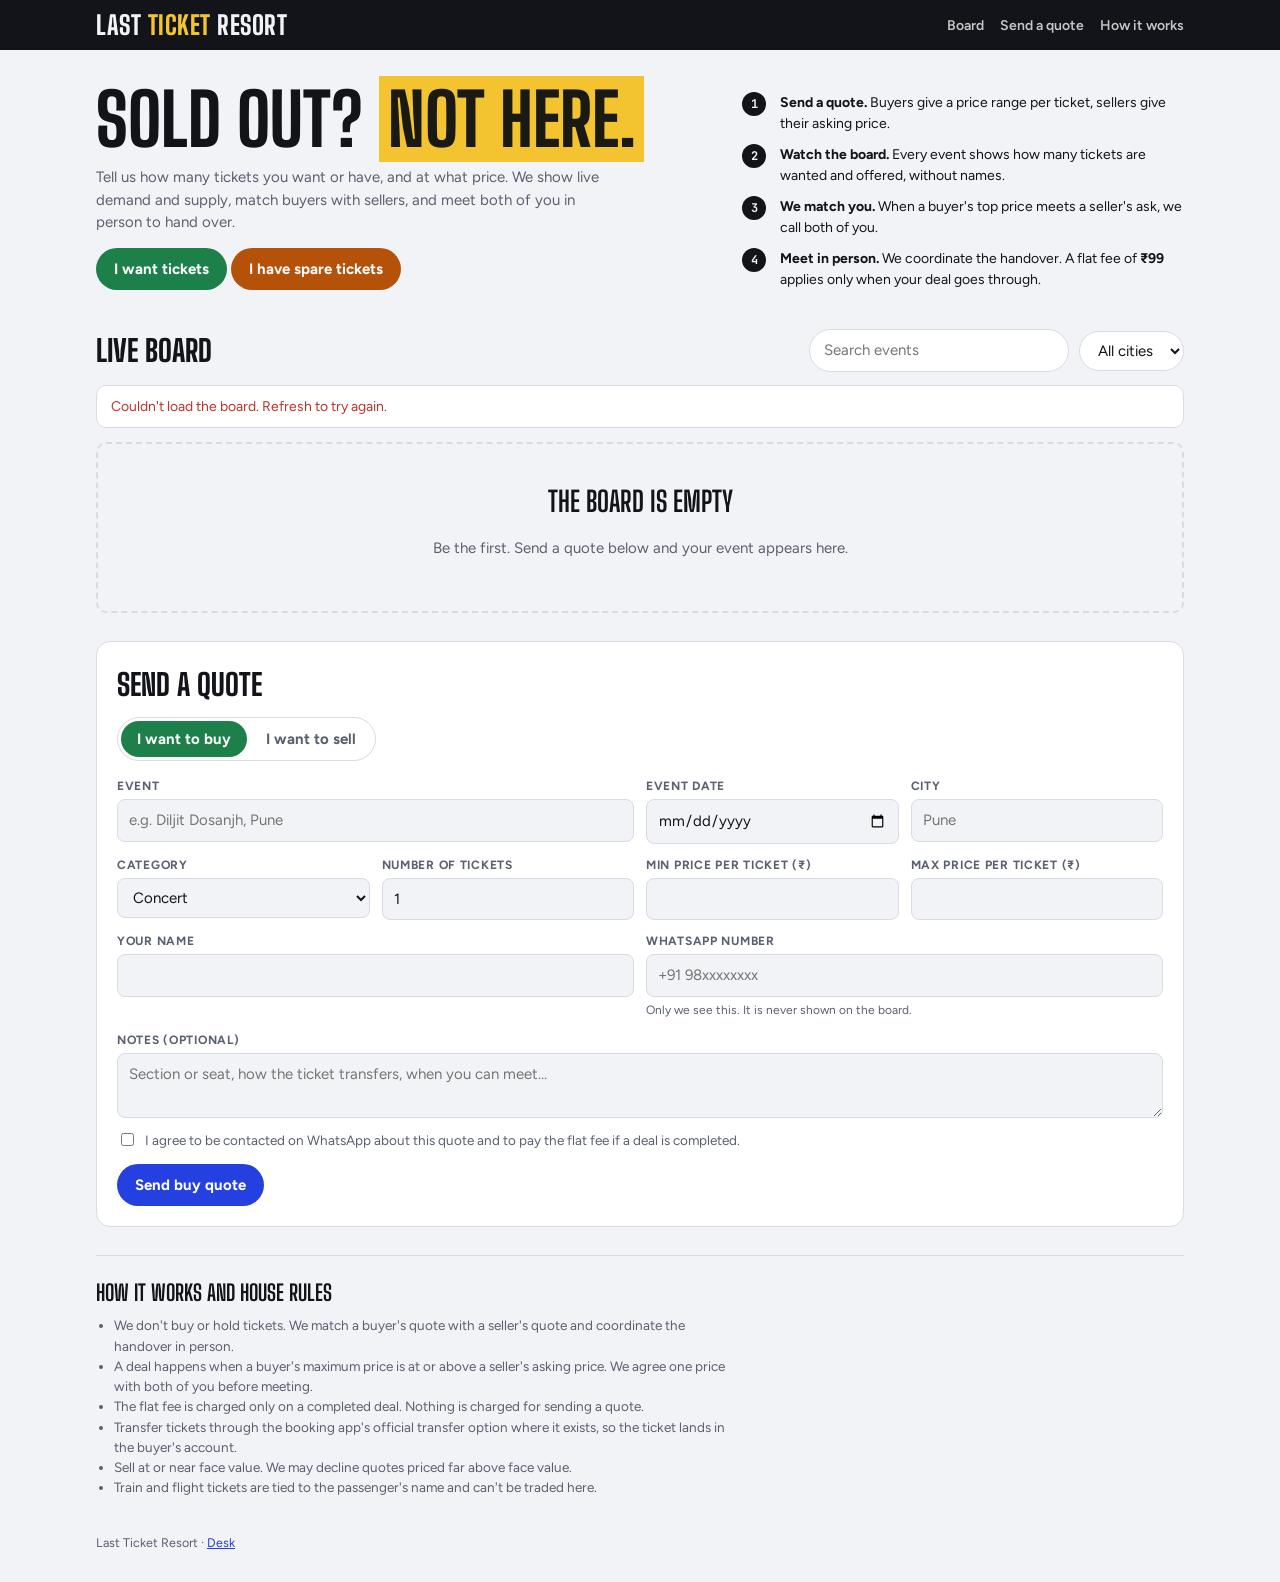
==== index.html @ 245dc012 "Add files via upload" ====
<!doctype html>
<html lang="en">
<head>
<meta charset="utf-8">
<meta name="viewport" content="width=device-width,initial-scale=1,viewport-fit=cover">
<title>Last Ticket Resort</title>
<meta name="description" content="Spare tickets or need one last minute? Send your quote. We match buyers and sellers and meet you in person.">
<link rel="preconnect" href="https://fonts.googleapis.com">
<link rel="stylesheet" href="https://fonts.googleapis.com/css2?family=Big+Shoulders+Display:wght@600;800&family=Figtree:wght@400;500;600;700&family=JetBrains+Mono:wght@500;700&display=swap">
<link rel="stylesheet" href="style.css">
</head>
<body>
<header>
  <div class="wrap">
    <a class="brand" href="./">Last <span>Ticket</span> Resort</a>
    <nav><a href="#board">Board</a><a href="#quote">Send a quote</a><a href="#rules">How it works</a></nav>
  </div>
</header>

<main class="wrap">
  <section class="hero">
    <div>
      <h2>Sold out? <em>Not here.</em></h2>
      <p style="margin-top:14px">Tell us how many tickets you want or have, and at what price. We show live demand and supply, match buyers with sellers, and meet both of you in person to hand over.</p>
      <p style="margin-top:14px"><a class="btn buy" href="#quote" data-side-link="BUY">I want tickets</a> <a class="btn sell" href="#quote" data-side-link="SELL">I have spare tickets</a></p>
    </div>
    <ol class="steps">
      <li><span><b>Send a quote.</b> Buyers give a price range per ticket, sellers give their asking price.</span></li>
      <li><span><b>Watch the board.</b> Every event shows how many tickets are wanted and offered, without names.</span></li>
      <li><span><b>We match you.</b> When a buyer's top price meets a seller's ask, we call both of you.</span></li>
      <li><span><b>Meet in person.</b> We coordinate the handover. A flat fee of <b id="fee-inline">₹99</b> applies only when your deal goes through.</span></li>
    </ol>
  </section>

  <section id="board">
    <div class="bar">
      <h2 class="section-title">Live board</h2>
      <input class="search" id="q" type="search" placeholder="Search events" aria-label="Search events">
      <select id="city" aria-label="City"><option value="">All cities</option></select>
    </div>
    <div class="notice" id="board-status">Loading the board…</div>
    <div class="grid" id="grid" style="margin-top:14px"></div>
  </section>

  <section id="quote" class="quote-box">
    <h2 class="section-title">Send a quote</h2>
    <div class="side-switch" role="group" aria-label="Buy or sell">
      <button type="button" data-side="BUY" aria-pressed="true">I want to buy</button>
      <button type="button" data-side="SELL" aria-pressed="false">I want to sell</button>
    </div>
    <form class="form" id="form" novalidate>
      <div class="field w2"><label for="f-event">Event</label><input id="f-event" list="event-list" maxlength="80" placeholder="e.g. Diljit Dosanjh, Pune"><datalist id="event-list"></datalist></div>
      <div class="field"><label for="f-date">Event date</label><input id="f-date" type="date"></div>
      <div class="field"><label for="f-city">City</label><input id="f-city" maxlength="40" placeholder="Pune"></div>
      <div class="field"><label for="f-category">Category</label>
        <select id="f-category"><option>Concert</option><option>Comedy</option><option>Sports</option><option>Movie</option><option>Theatre</option><option>College fest</option><option>Other</option></select></div>
      <div class="field"><label for="f-qty">Number of tickets</label><input id="f-qty" type="number" min="1" max="50" value="1"></div>
      <div class="field buy-only"><label for="f-min">Min price per ticket (₹)</label><input id="f-min" type="number" min="0" step="1"></div>
      <div class="field buy-only"><label for="f-max">Max price per ticket (₹)</label><input id="f-max" type="number" min="0" step="1"></div>
      <div class="field sell-only" hidden><label for="f-ask">Asking price per ticket (₹)</label><input id="f-ask" type="number" min="0" step="1"></div>
      <div class="field sell-only" hidden><label for="f-face">Face value per ticket (₹)</label><input id="f-face" type="number" min="0" step="1"></div>
      <div class="field w2"><label for="f-name">Your name</label><input id="f-name" maxlength="60" autocomplete="name"></div>
      <div class="field w2"><label for="f-phone">WhatsApp number</label><input id="f-phone" type="tel" maxlength="20" autocomplete="tel" placeholder="+91 98xxxxxxxx"><span class="hint">Only we see this. It is never shown on the board.</span></div>
      <div class="field w4"><label for="f-notes">Notes (optional)</label><textarea id="f-notes" maxlength="300" placeholder="Section or seat, how the ticket transfers, when you can meet…"></textarea></div>
      <div class="hp" aria-hidden="true"><label for="f-website">Website</label><input id="f-website" tabindex="-1" autocomplete="off"></div>
      <label class="check w4"><input type="checkbox" id="f-agree"> <span>I agree to be contacted on WhatsApp about this quote and to pay the flat fee if a deal is completed.</span></label>
    </form>
    <div class="form-foot">
      <button class="btn" id="submit" type="button">Send quote</button>
      <div class="notice" id="form-status" hidden></div>
    </div>
  </section>

  <section class="rules" id="rules">
    <h3>How it works and house rules</h3>
    <ul>
      <li>We don't buy or hold tickets. We match a buyer's quote with a seller's quote and coordinate the handover in person.</li>
      <li>A deal happens when a buyer's maximum price is at or above a seller's asking price. We agree one price with both of you before meeting.</li>
      <li>The flat fee is charged only on a completed deal. Nothing is charged for sending a quote.</li>
      <li>Transfer tickets through the booking app's official transfer option where it exists, so the ticket lands in the buyer's account.</li>
      <li>Sell at or near face value. We may decline quotes priced far above face value.</li>
      <li>Train and flight tickets are tied to the passenger's name and can't be traded here.</li>
    </ul>
  </section>
  <footer id="footer">Last Ticket Resort · <a href="admin.html">Desk</a></footer>
</main>
<div class="toast" id="toast" hidden></div>

<script src="config.js"></script>
<script>
const API=window.LTR_CONFIG.API_URL;
const $=id=>document.getElementById(id);
const esc=s=>String(s??"").replace(/[&<>"']/g,c=>({"&":"&amp;","<":"&lt;",">":"&gt;",'"':"&quot;","'":"&#39;"}[c]));
const inr=n=>n==null||n===""?"—":"₹"+Number(n).toLocaleString("en-IN");
const today=()=>{const d=new Date();d.setMinutes(d.getMinutes()-d.getTimezoneOffset());return d.toISOString().slice(0,10)};
let events=[],side="BUY";
const ui={q:"",city:""};

// side switch
function setSide(s){side=s;document.querySelectorAll(".side-switch button").forEach(b=>b.setAttribute("aria-pressed",b.dataset.side===s));
  document.querySelectorAll(".buy-only").forEach(e=>e.hidden=s!=="BUY");document.querySelectorAll(".sell-only").forEach(e=>e.hidden=s!=="SELL");
  $("submit").textContent=s==="BUY"?"Send buy quote":"Send sell quote"}
document.querySelectorAll(".side-switch button").forEach(b=>b.onclick=()=>setSide(b.dataset.side));
document.querySelectorAll("[data-side-link]").forEach(a=>a.addEventListener("click",()=>setSide(a.dataset.sideLink)));
setSide("BUY");$("f-date").min=today();

function prefill(i,s){const e=events[i];if(!e)return;setSide(s);$("f-event").value=e.event;$("f-date").value=e.date;$("f-city").value=e.city;$("f-category").value=e.category||"Other";$("quote").scrollIntoView({behavior:"smooth"});$("f-qty").focus({preventScroll:true})}

function dateParts(d){if(!d)return{day:"—",mon:"",wk:""};const x=new Date(d+"T00:00");return{day:x.getDate(),mon:x.toLocaleString("en-IN",{month:"short"}).toUpperCase()+" "+String(x.getFullYear()).slice(2),wk:x.toLocaleString("en-IN",{weekday:"short"}).toUpperCase()}}
function signal(e){
  if(e.demand&&e.supply&&e.bestBid>=e.bestAsk) return `<span class="pill" style="color:var(--accent)">Prices overlap · match likely</span>`;
  if(e.demand>e.supply) return `<span class="pill buy-c">More buyers than sellers</span>`;
  if(e.supply>e.demand) return `<span class="pill sell-c">More sellers than buyers</span>`;
  return `<span class="pill" style="color:var(--muted)">Balanced</span>`;
}
function render(){
  const cities=[...new Set(events.map(e=>e.city).filter(Boolean))].sort();
  $("city").innerHTML=`<option value="">All cities</option>`+cities.map(c=>`<option ${c===ui.city?"selected":""}>${esc(c)}</option>`).join("");
  $("event-list").innerHTML=events.map(e=>`<option value="${esc(e.event)}">`).join("");
  const list=events.map((e,i)=>({e,i})).filter(({e})=>(!ui.city||e.city===ui.city)&&(!ui.q||(e.event+" "+e.city).toLowerCase().includes(ui.q)))
    .sort((a,b)=>String(a.e.date).localeCompare(String(b.e.date)));
  const max=Math.max(1,...list.map(({e})=>Math.max(e.demand,e.supply)));
  $("grid").innerHTML=list.length?list.map(({e,i})=>{const dp=dateParts(e.date);return `
    <article class="event">
      <div class="e-main">
        <div class="e-cat">${esc(e.category||"Event")}</div>
        <h3 class="e-title">${esc(e.event)}</h3>
        ${signal(e)}
        <div class="depth">
          <div class="depth-row"><span class="lbl buy-c">Wanted</span><span class="track"><span class="fill buy" style="display:block;width:${e.demand/max*100}%"></span></span><span class="n">${e.demand}</span></div>
          <div class="depth-row"><span class="lbl sell-c">Offered</span><span class="track"><span class="fill sell" style="display:block;width:${e.supply/max*100}%"></span></span><span class="n">${e.supply}</span></div>
        </div>
        <div class="quotes">
          <div>Buyers pay up to<b class="buy-c">${inr(e.bestBid)}</b>${e.bidLow!=null?`<span>range from ${inr(e.bidLow)}</span>`:""}</div>
          <div>Sellers ask from<b class="sell-c">${inr(e.bestAsk)}</b>${e.lastPrice?`<span>last deal ${inr(e.lastPrice)}</span>`:""}</div>
        </div>
        <div class="e-actions"><button class="btn buy sm" onclick="prefill(${i},'BUY')">Quote to buy</button><button class="btn sell sm" onclick="prefill(${i},'SELL')">Quote to sell</button></div>
      </div>
      <div class="stub"><span class="wk">${dp.wk}</span><span class="day">${dp.day}</span><span class="mon">${dp.mon}</span><span class="city">${esc(e.city)}</span></div>
    </article>`}).join(""):
    `<div class="empty"><h3>${events.length?"No events match":"The board is empty"}</h3><p>${events.length?"Try another city or search.":"Be the first. Send a quote below and your event appears here."}</p></div>`;
}
$("q").oninput=e=>{ui.q=e.target.value.trim().toLowerCase();render()};
$("city").onchange=e=>{ui.city=e.target.value;render()};

async function load(){
  if(!API||API.startsWith("PASTE")){$("board-status").textContent="The board isn't connected yet.";$("board-status").className="notice err";render();return}
  try{
    const r=await fetch(API+"?action=board");const d=await r.json();
    if(!d.ok) throw new Error(d.error);
    events=d.events||[];
    if(d.fee!=null) $("fee-inline").textContent="₹"+d.fee;
    $("board-status").hidden=true;render();
  }catch(err){$("board-status").textContent="Couldn't load the board. Refresh to try again.";$("board-status").className="notice err";render()}
}

function formStatus(msg,kind){const s=$("form-status");s.hidden=false;s.textContent=msg;s.className="notice "+(kind||"")}
$("form").addEventListener("submit",e=>{e.preventDefault();$("submit").click()});
$("submit").onclick=async()=>{
  const v=k=>$("f-"+k).value.trim();
  const body={action:"quote",side,event:v("event"),date:v("date"),city:v("city"),category:v("category"),qty:v("qty"),
    minPrice:v("min"),maxPrice:v("max"),askPrice:v("ask"),faceValue:v("face"),name:v("name"),phone:v("phone"),notes:v("notes"),website:v("website")};
  if(!body.event) return formStatus("Add the event name.","err");
  if(!body.date||body.date<today()) return formStatus("Add an upcoming event date.","err");
  if(!(Number(body.qty)>=1)) return formStatus("Add how many tickets.","err");
  if(side==="BUY"&&(body.minPrice===""||body.maxPrice===""||Number(body.maxPrice)<Number(body.minPrice))) return formStatus("Give your price range per ticket. Max must be at least min.","err");
  if(side==="SELL"&&body.askPrice==="") return formStatus("Add your asking price per ticket.","err");
  if(!body.name||!/^[+\d][\d\s-]{8,18}$/.test(body.phone)) return formStatus("Add your name and a valid WhatsApp number.","err");
  if(!$("f-agree").checked) return formStatus("Tick the box to agree to be contacted.","err");
  $("submit").disabled=true;formStatus("Sending…");
  try{
    const r=await fetch(API,{method:"POST",headers:{"Content-Type":"text/plain;charset=utf-8"},body:JSON.stringify(body)});
    const d=await r.json();
    if(!d.ok) throw new Error(d.error||"Something went wrong.");
    formStatus(`Quote ${d.id} received. We'll WhatsApp you when there's a match.`,"ok");
    ["qty","min","max","ask","face","notes"].forEach(k=>$("f-"+k).value=k==="qty"?1:"");
    load();
  }catch(err){formStatus(err.message.includes("Failed to fetch")?"Couldn't reach us. Check your connection and try again.":err.message,"err")}
  finally{$("submit").disabled=false}
};
load();
</script>
</body>
</html>
---- style.css ----
/* Last Ticket Resort — box-office board. Ink header, stub-yellow price tags, cobalt actions. */
:root{
  --bg:#F2F3F6; --surface:#FFFFFF; --ink:#12141A; --muted:#5B6070; --line:#D8DBE3; --chip:#E6E8EF;
  --accent:#2440E0; --accent-ink:#FFFFFF; --stub:#F4C430; --stub-ink:#1B1A12;
  --buy:#1D7F4A; --sell:#B4520A; --bad:#C0322B;
  --display:"Big Shoulders Display","Arial Narrow",Impact,sans-serif;
  --body:"Figtree",system-ui,-apple-system,"Segoe UI",sans-serif;
  --mono:"JetBrains Mono",ui-monospace,Menlo,Consolas,monospace;
  --r:10px;
}
@media (prefers-color-scheme: dark){:root{
  --bg:#0F1117; --surface:#181B24; --ink:#ECEEF4; --muted:#9AA0B0; --line:#2A2F3C; --chip:#232734;
  --accent:#7C90FF; --accent-ink:#0B0D14; --stub:#E2B52A; --stub-ink:#16140C;
  --buy:#4CC98A; --sell:#F0A04B; --bad:#F07068; color-scheme:dark}}
*{box-sizing:border-box}
[hidden]{display:none!important}
html{-webkit-text-size-adjust:100%}
body{margin:0;background:var(--bg);color:var(--ink);font:15px/1.5 var(--body)}
button,input,select,textarea{font:inherit;color:inherit}
:focus-visible{outline:2px solid var(--accent);outline-offset:2px}
.wrap{max-width:1120px;margin:0 auto;padding-left:max(16px,env(safe-area-inset-left,0px));padding-right:max(16px,env(safe-area-inset-right,0px))}
a{color:var(--accent)}

header{background:#12141A;color:#F2F3F6;position:sticky;top:0;z-index:5}
header .wrap{display:flex;align-items:center;gap:14px;padding-block:12px;flex-wrap:wrap}
.brand{font-family:var(--display);font-weight:800;font-size:26px;text-transform:uppercase;letter-spacing:.02em;margin:0;line-height:1;color:#F2F3F6;text-decoration:none}
.brand span{color:#F4C430}
nav{display:flex;gap:16px;margin-left:auto;font-weight:600;font-size:14px}
nav a{color:#F2F3F6;opacity:.8;text-decoration:none}
nav a:hover{opacity:1}

.hero{padding-block:36px 20px;display:grid;grid-template-columns:minmax(0,1.4fr) minmax(0,1fr);gap:28px;align-items:end}
.hero h2{font-family:var(--display);font-weight:800;text-transform:uppercase;font-size:clamp(40px,7vw,72px);line-height:.92;margin:0;text-wrap:balance}
.hero h2 em{font-style:normal;background:var(--stub);color:var(--stub-ink);padding:0 .12em}
.hero p{margin:0;color:var(--muted);max-width:52ch}
.steps{display:grid;gap:10px;margin:0;padding:0;list-style:none;counter-reset:s}
.steps li{display:grid;grid-template-columns:28px 1fr;gap:10px;align-items:start;font-size:14px}
.steps li::before{counter-increment:s;content:counter(s);font-family:var(--mono);font-weight:700;font-size:12px;width:24px;height:24px;border-radius:50%;background:var(--ink);color:var(--bg);display:grid;place-items:center}

.btn{border:0;border-radius:999px;padding:10px 18px;font-weight:700;cursor:pointer;background:var(--accent);color:var(--accent-ink);text-decoration:none;display:inline-block}
.btn.ghost{background:transparent;color:var(--ink);border:1px solid var(--line)}
.btn.sm{padding:6px 12px;font-size:13px}
.btn.buy{background:var(--buy);color:#fff}.btn.sell{background:var(--sell);color:#fff}
.btn[disabled]{opacity:.5;cursor:not-allowed}

.section-title{font-family:var(--display);font-weight:800;font-size:30px;text-transform:uppercase;margin:0}
.bar{display:flex;flex-wrap:wrap;gap:10px;align-items:center;padding-block:18px 12px}
.bar .section-title{margin-right:auto}
.search,.bar select{padding:9px 14px;border:1px solid var(--line);border-radius:999px;background:var(--surface);min-width:0}
.search{flex:0 1 260px}
.notice{padding:10px 14px;border:1px solid var(--line);border-radius:var(--r);background:var(--surface);color:var(--muted);font-size:14px}
.notice.err{color:var(--bad)}
.notice.ok{color:var(--buy)}

.grid{display:grid;grid-template-columns:repeat(auto-fill,minmax(310px,1fr));gap:16px;padding-bottom:28px}
.event{background:var(--surface);border:1px solid var(--line);border-radius:var(--r);display:grid;grid-template-columns:minmax(0,1fr) 92px;overflow:hidden}
.e-main{padding:14px 16px;display:flex;flex-direction:column;gap:8px;min-width:0}
.e-cat{font-family:var(--mono);font-size:11px;font-weight:700;letter-spacing:.12em;text-transform:uppercase;color:var(--accent)}
.e-title{font-family:var(--display);font-weight:800;font-size:24px;line-height:1.05;text-transform:uppercase;margin:0;overflow-wrap:anywhere;text-wrap:balance}
.depth{display:grid;gap:6px;font-size:13px}
.depth-row{display:grid;grid-template-columns:62px 1fr 34px;align-items:center;gap:8px}
.depth-row .lbl{font-weight:700}
.depth-row .track{height:8px;border-radius:4px;background:var(--chip);overflow:hidden}
.depth-row .fill{height:100%;border-radius:4px}
.depth-row .n{font-family:var(--mono);text-align:right;font-variant-numeric:tabular-nums}
.buy-c{color:var(--buy)}.sell-c{color:var(--sell)}
.fill.buy{background:var(--buy)}.fill.sell{background:var(--sell)}
.quotes{display:grid;grid-template-columns:1fr 1fr;gap:8px;font-size:12.5px}
.quotes div{background:var(--chip);border-radius:8px;padding:6px 8px}
.quotes b{display:block;font-family:var(--mono);font-size:14px;font-variant-numeric:tabular-nums}
.pill{display:inline-block;font-size:11px;font-weight:700;padding:2px 9px;border-radius:999px;border:1px solid currentColor;align-self:flex-start}
.e-actions{display:flex;gap:6px;flex-wrap:wrap}
.stub{background:var(--stub);color:var(--stub-ink);border-left:2px dashed var(--bg);display:flex;flex-direction:column;align-items:center;justify-content:center;text-align:center;padding:10px 6px;position:relative;font-variant-numeric:tabular-nums}
.stub::before,.stub::after{content:"";position:absolute;left:-9px;width:16px;height:16px;border-radius:50%;background:var(--bg)}
.stub::before{top:-8px}.stub::after{bottom:-8px}
.stub .wk,.stub .mon{font-family:var(--mono);font-size:11px;font-weight:700;letter-spacing:.1em}
.stub .day{font-family:var(--display);font-weight:800;font-size:36px;line-height:.9}
.stub .city{font-size:11px;margin-top:8px;font-weight:600;overflow-wrap:anywhere}
.empty{grid-column:1/-1;border:2px dashed var(--line);border-radius:var(--r);padding:36px 20px;text-align:center;color:var(--muted)}
.empty h3{font-family:var(--display);font-size:28px;text-transform:uppercase;color:var(--ink);margin:0 0 6px}

.quote-box{background:var(--surface);border:1px solid var(--line);border-radius:14px;padding:20px;margin-bottom:28px}
.side-switch{display:inline-flex;border:1px solid var(--line);border-radius:999px;padding:3px;gap:3px;margin:10px 0 16px}
.side-switch button{border:0;background:transparent;padding:7px 16px;border-radius:999px;font-weight:700;cursor:pointer;color:var(--muted)}
.side-switch button[aria-pressed="true"][data-side="BUY"]{background:var(--buy);color:#fff}
.side-switch button[aria-pressed="true"][data-side="SELL"]{background:var(--sell);color:#fff}
.form{display:grid;grid-template-columns:repeat(4,minmax(0,1fr));gap:12px}
.form .w2{grid-column:span 2}.form .w4{grid-column:1/-1}
.field{display:flex;flex-direction:column;gap:4px;min-width:0}
.field label{font-size:12px;font-weight:700;letter-spacing:.06em;text-transform:uppercase;color:var(--muted)}
.field input,.field select,.field textarea{padding:9px 11px;border:1px solid var(--line);border-radius:8px;background:var(--bg);width:100%}
.field textarea{min-height:64px;resize:vertical}
.hint{font-size:12px;color:var(--muted)}
.hp{position:absolute;left:-9999px;width:1px;height:1px;overflow:hidden}
.form-foot{display:flex;gap:12px;align-items:center;flex-wrap:wrap;margin-top:14px}
.form-foot .notice{flex:1 1 260px}
.check{display:flex;gap:8px;align-items:flex-start;font-size:13.5px;color:var(--muted)}

.rules{border-top:1px solid var(--line);padding-block:20px 36px;color:var(--muted);font-size:13.5px}
.rules h3{font-family:var(--display);text-transform:uppercase;color:var(--ink);font-size:22px;margin:0 0 6px}
.rules ul{margin:0;padding-left:18px;max-width:72ch}
footer{padding-block:0 30px;color:var(--muted);font-size:12.5px}

/* admin */
.tbl-wrap{overflow-x:auto;border:1px solid var(--line);border-radius:var(--r);background:var(--surface)}
table{border-collapse:collapse;width:100%;font-size:13.5px;font-variant-numeric:tabular-nums}
th,td{padding:8px 10px;border-bottom:1px solid var(--line);text-align:left;white-space:nowrap}
th{font-size:11px;letter-spacing:.08em;text-transform:uppercase;color:var(--muted);background:var(--chip)}
tr:last-child td{border-bottom:0}
.admin-event{margin-bottom:26px}
.admin-event h3{font-family:var(--display);font-size:24px;text-transform:uppercase;margin:0 0 8px}
.two{display:grid;grid-template-columns:1fr 1fr;gap:12px}
.suggest{border:2px solid var(--accent);border-radius:var(--r);padding:12px;margin-top:12px;background:var(--surface)}
.suggest-row{display:flex;flex-wrap:wrap;gap:8px;align-items:center;padding:6px 0;border-bottom:1px dashed var(--line)}
.suggest-row:last-child{border-bottom:0}
.suggest-row input{width:90px;padding:6px 8px;border:1px solid var(--line);border-radius:6px;background:var(--bg)}
.kpis{display:flex;gap:12px;flex-wrap:wrap;margin:14px 0}
.kpi{background:var(--surface);border:1px solid var(--line);border-radius:var(--r);padding:10px 14px;min-width:130px}
.kpi b{display:block;font-family:var(--mono);font-size:20px}
.kpi span{font-size:12px;color:var(--muted);text-transform:uppercase;letter-spacing:.06em}
.toast{position:fixed;left:50%;transform:translateX(-50%);bottom:20px;background:var(--ink);color:var(--bg);padding:10px 16px;border-radius:999px;font-weight:600;z-index:30}

@media (max-width:760px){
  .hero{grid-template-columns:1fr}
  .form{grid-template-columns:1fr 1fr}
  .two{grid-template-columns:1fr}
}
@media (max-width:420px){.form{grid-template-columns:1fr}.form .w2{grid-column:1/-1}}
@media (prefers-reduced-motion:no-preference){.event{transition:transform .15s}.event:hover{transform:translateY(-2px)}}
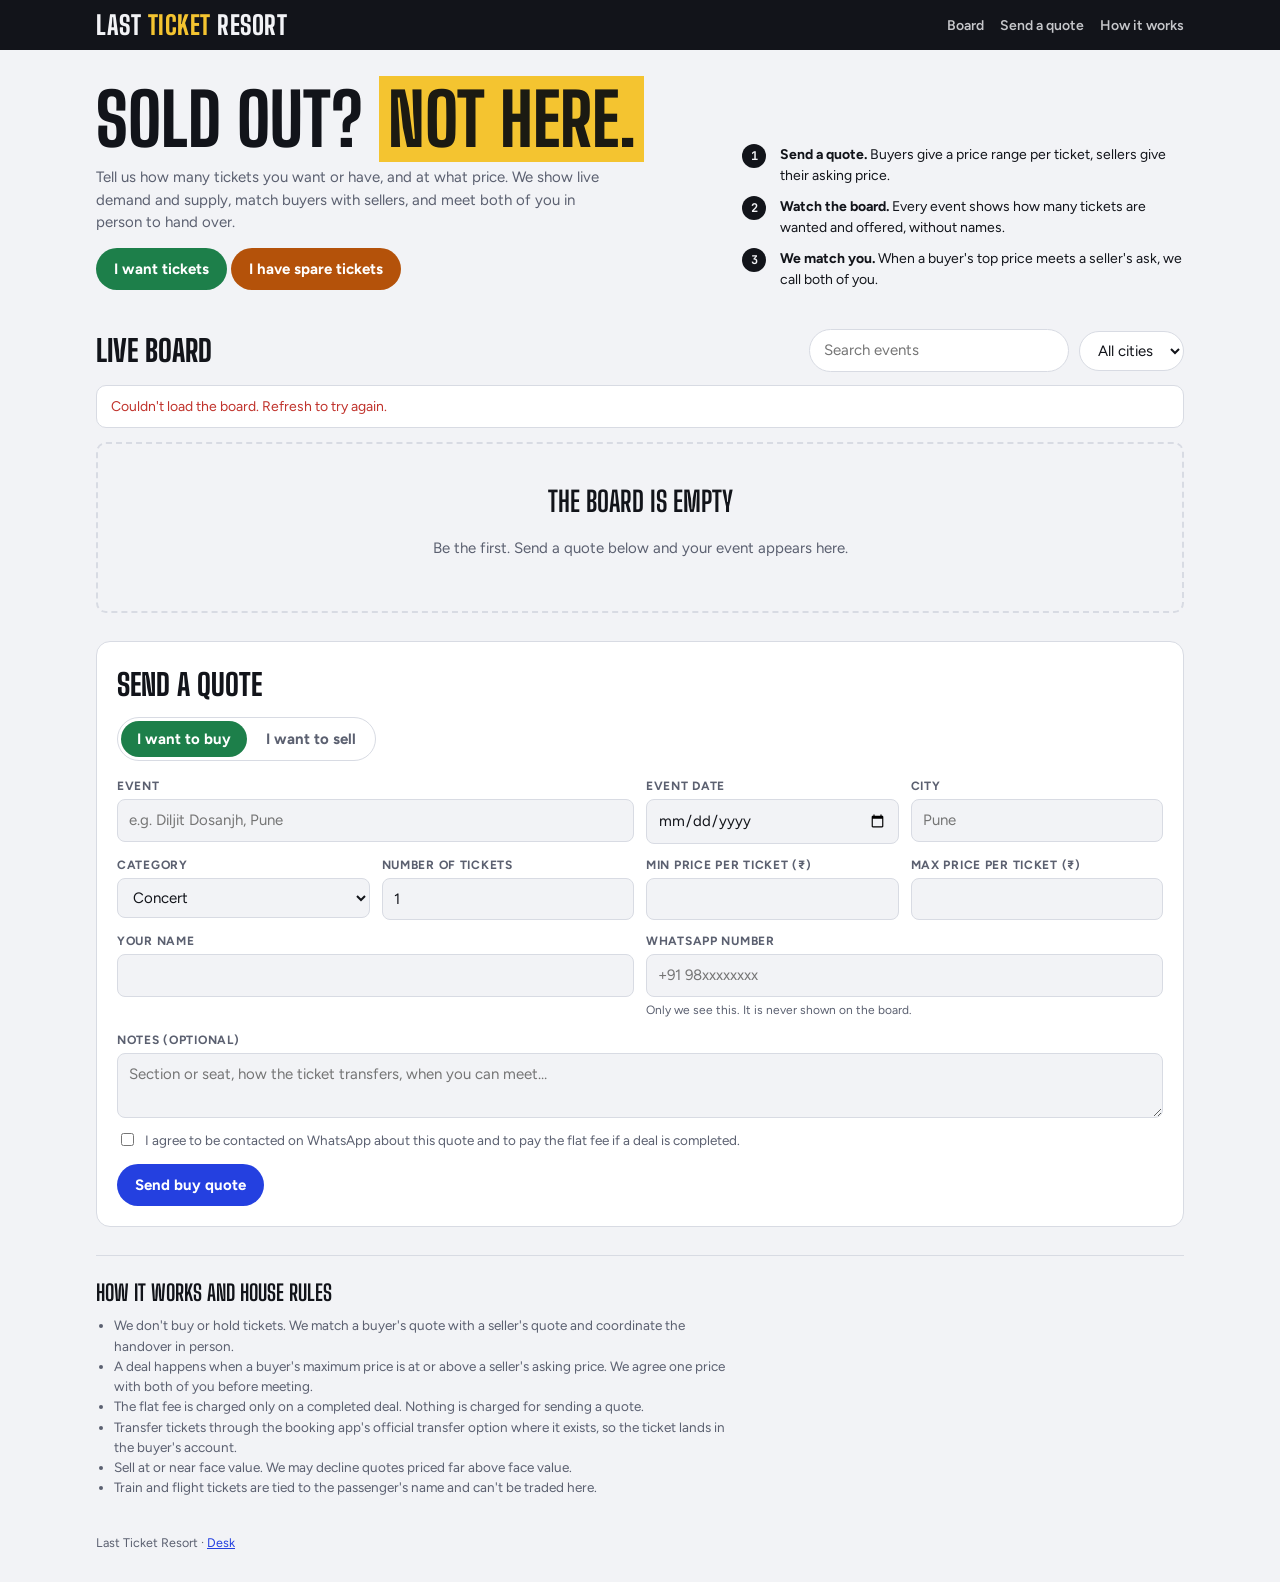
==== commit e103f03d: "Add files via upload" ====
--- a/index.html
+++ b/index.html
@@ -27,9 +27,7 @@
     <ol class="steps">
       <li><span><b>Send a quote.</b> Buyers give a price range per ticket, sellers give their asking price.</span></li>
       <li><span><b>Watch the board.</b> Every event shows how many tickets are wanted and offered, without names.</span></li>
-      <li><span><b>We match you.</b> When a buyer's top price meets a seller's ask, we call both of you.</span></li>
-      <li><span><b>Meet in person.</b> We coordinate the handover. A flat fee of <b id="fee-inline">₹99</b> applies only when your deal goes through.</span></li>
-    </ol>
+      <li><span><b>We match you.</b> When a buyer's top price meets a seller's ask, we call both of you.</span></li>    </ol>
   </section>
 
   <section id="board">
@@ -149,7 +147,6 @@
     const r=await fetch(API+"?action=board");const d=await r.json();
     if(!d.ok) throw new Error(d.error);
     events=d.events||[];
-    if(d.fee!=null) $("fee-inline").textContent="₹"+d.fee;
     $("board-status").hidden=true;render();
   }catch(err){$("board-status").textContent="Couldn't load the board. Refresh to try again.";$("board-status").className="notice err";render()}
 }
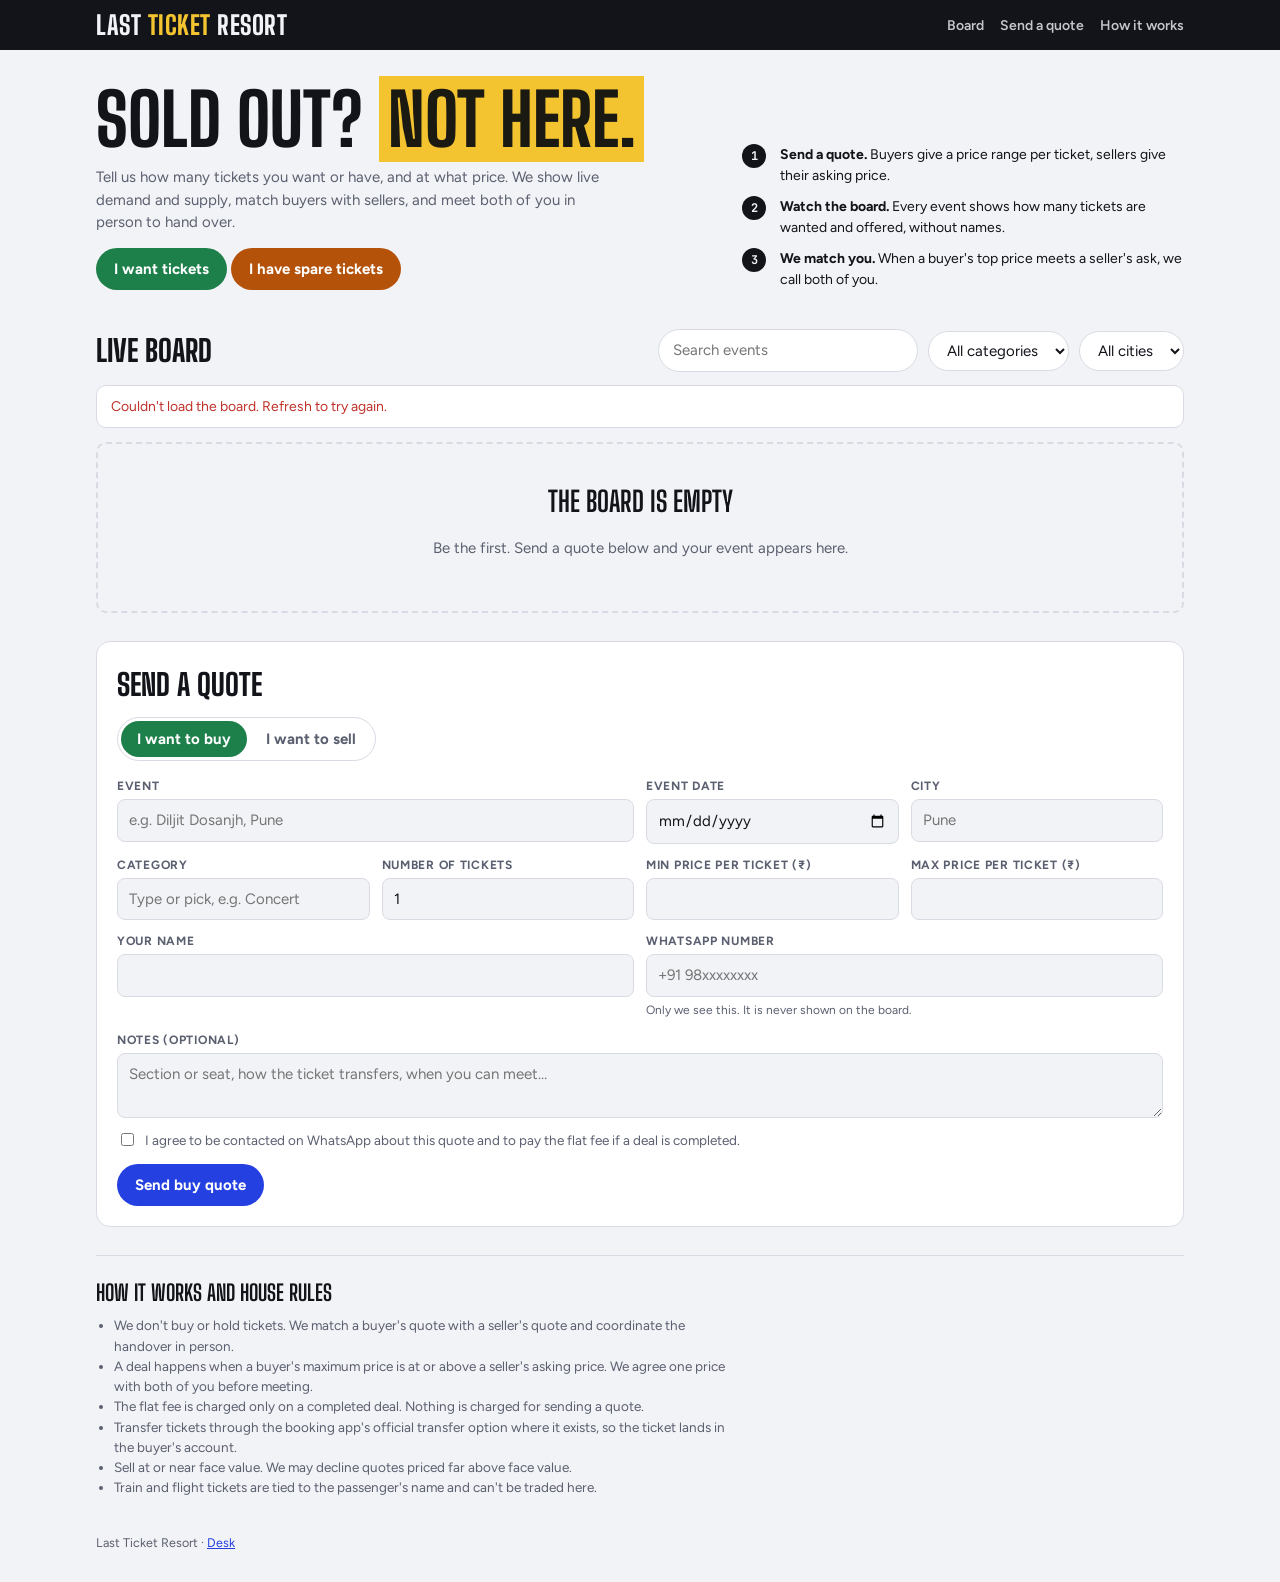
==== commit 97de30e1: "Add files via upload" ====
--- a/index.html
+++ b/index.html
@@ -34,6 +34,7 @@
     <div class="bar">
       <h2 class="section-title">Live board</h2>
       <input class="search" id="q" type="search" placeholder="Search events" aria-label="Search events">
+      <select id="cat" aria-label="Category"><option value="">All categories</option></select>
       <select id="city" aria-label="City"><option value="">All cities</option></select>
     </div>
     <div class="notice" id="board-status">Loading the board…</div>
@@ -51,7 +52,7 @@
       <div class="field"><label for="f-date">Event date</label><input id="f-date" type="date"></div>
       <div class="field"><label for="f-city">City</label><input id="f-city" maxlength="40" placeholder="Pune"></div>
       <div class="field"><label for="f-category">Category</label>
-        <select id="f-category"><option>Concert</option><option>Comedy</option><option>Sports</option><option>Movie</option><option>Theatre</option><option>College fest</option><option>Other</option></select></div>
+        <input id="f-category" list="cat-list" maxlength="30" placeholder="Type or pick, e.g. Concert"><datalist id="cat-list"></datalist></div>
       <div class="field"><label for="f-qty">Number of tickets</label><input id="f-qty" type="number" min="1" max="50" value="1"></div>
       <div class="field buy-only"><label for="f-min">Min price per ticket (₹)</label><input id="f-min" type="number" min="0" step="1"></div>
       <div class="field buy-only"><label for="f-max">Max price per ticket (₹)</label><input id="f-max" type="number" min="0" step="1"></div>
@@ -92,7 +93,8 @@
 const inr=n=>n==null||n===""?"—":"₹"+Number(n).toLocaleString("en-IN");
 const today=()=>{const d=new Date();d.setMinutes(d.getMinutes()-d.getTimezoneOffset());return d.toISOString().slice(0,10)};
 let events=[],side="BUY";
-const ui={q:"",city:""};
+const ui={q:"",city:"",cat:""};
+const DEFAULT_CATS=["Concert","Comedy","Sports","Movie","Theatre","College fest","Workshop","Gaming","Merch","Other"];
 
 // side switch
 function setSide(s){side=s;document.querySelectorAll(".side-switch button").forEach(b=>b.setAttribute("aria-pressed",b.dataset.side===s));
@@ -102,7 +104,7 @@
 document.querySelectorAll("[data-side-link]").forEach(a=>a.addEventListener("click",()=>setSide(a.dataset.sideLink)));
 setSide("BUY");$("f-date").min=today();
 
-function prefill(i,s){const e=events[i];if(!e)return;setSide(s);$("f-event").value=e.event;$("f-date").value=e.date;$("f-city").value=e.city;$("f-category").value=e.category||"Other";$("quote").scrollIntoView({behavior:"smooth"});$("f-qty").focus({preventScroll:true})}
+function prefill(i,s){const e=events[i];if(!e)return;setSide(s);$("f-event").value=e.event;$("f-date").value=e.date;$("f-city").value=e.city;$("f-category").value=e.category||"";$("quote").scrollIntoView({behavior:"smooth"});$("f-qty").focus({preventScroll:true})}
 
 function dateParts(d){if(!d)return{day:"—",mon:"",wk:""};const x=new Date(d+"T00:00");return{day:x.getDate(),mon:x.toLocaleString("en-IN",{month:"short"}).toUpperCase()+" "+String(x.getFullYear()).slice(2),wk:x.toLocaleString("en-IN",{weekday:"short"}).toUpperCase()}}
 function signal(e){
@@ -114,8 +116,11 @@
 function render(){
   const cities=[...new Set(events.map(e=>e.city).filter(Boolean))].sort();
   $("city").innerHTML=`<option value="">All cities</option>`+cities.map(c=>`<option ${c===ui.city?"selected":""}>${esc(c)}</option>`).join("");
+  const cats=[...new Set(events.map(e=>String(e.category||"").trim()).filter(Boolean))].sort();
+  $("cat").innerHTML=`<option value="">All categories</option>`+cats.map(c=>`<option ${c===ui.cat?"selected":""}>${esc(c)}</option>`).join("");
+  $("cat-list").innerHTML=[...new Set([...cats,...DEFAULT_CATS])].map(c=>`<option value="${esc(c)}">`).join("");
   $("event-list").innerHTML=events.map(e=>`<option value="${esc(e.event)}">`).join("");
-  const list=events.map((e,i)=>({e,i})).filter(({e})=>(!ui.city||e.city===ui.city)&&(!ui.q||(e.event+" "+e.city).toLowerCase().includes(ui.q)))
+  const list=events.map((e,i)=>({e,i})).filter(({e})=>(!ui.city||e.city===ui.city)&&(!ui.cat||e.category===ui.cat)&&(!ui.q||(e.event+" "+e.city).toLowerCase().includes(ui.q)))
     .sort((a,b)=>String(a.e.date).localeCompare(String(b.e.date)));
   const max=Math.max(1,...list.map(({e})=>Math.max(e.demand,e.supply)));
   $("grid").innerHTML=list.length?list.map(({e,i})=>{const dp=dateParts(e.date);return `
@@ -140,6 +145,7 @@
 }
 $("q").oninput=e=>{ui.q=e.target.value.trim().toLowerCase();render()};
 $("city").onchange=e=>{ui.city=e.target.value;render()};
+$("cat").onchange=e=>{ui.cat=e.target.value;render()};
 
 async function load(){
   if(!API||API.startsWith("PASTE")){$("board-status").textContent="The board isn't connected yet.";$("board-status").className="notice err";render();return}
@@ -158,6 +164,7 @@
   const body={action:"quote",side,event:v("event"),date:v("date"),city:v("city"),category:v("category"),qty:v("qty"),
     minPrice:v("min"),maxPrice:v("max"),askPrice:v("ask"),faceValue:v("face"),name:v("name"),phone:v("phone"),notes:v("notes"),website:v("website")};
   if(!body.event) return formStatus("Add the event name.","err");
+  if(!body.category) return formStatus("Add a category. Type anything, e.g. Concert or Sports.","err");
   if(!body.date||body.date<today()) return formStatus("Add an upcoming event date.","err");
   if(!(Number(body.qty)>=1)) return formStatus("Add how many tickets.","err");
   if(side==="BUY"&&(body.minPrice===""||body.maxPrice===""||Number(body.maxPrice)<Number(body.minPrice))) return formStatus("Give your price range per ticket. Max must be at least min.","err");
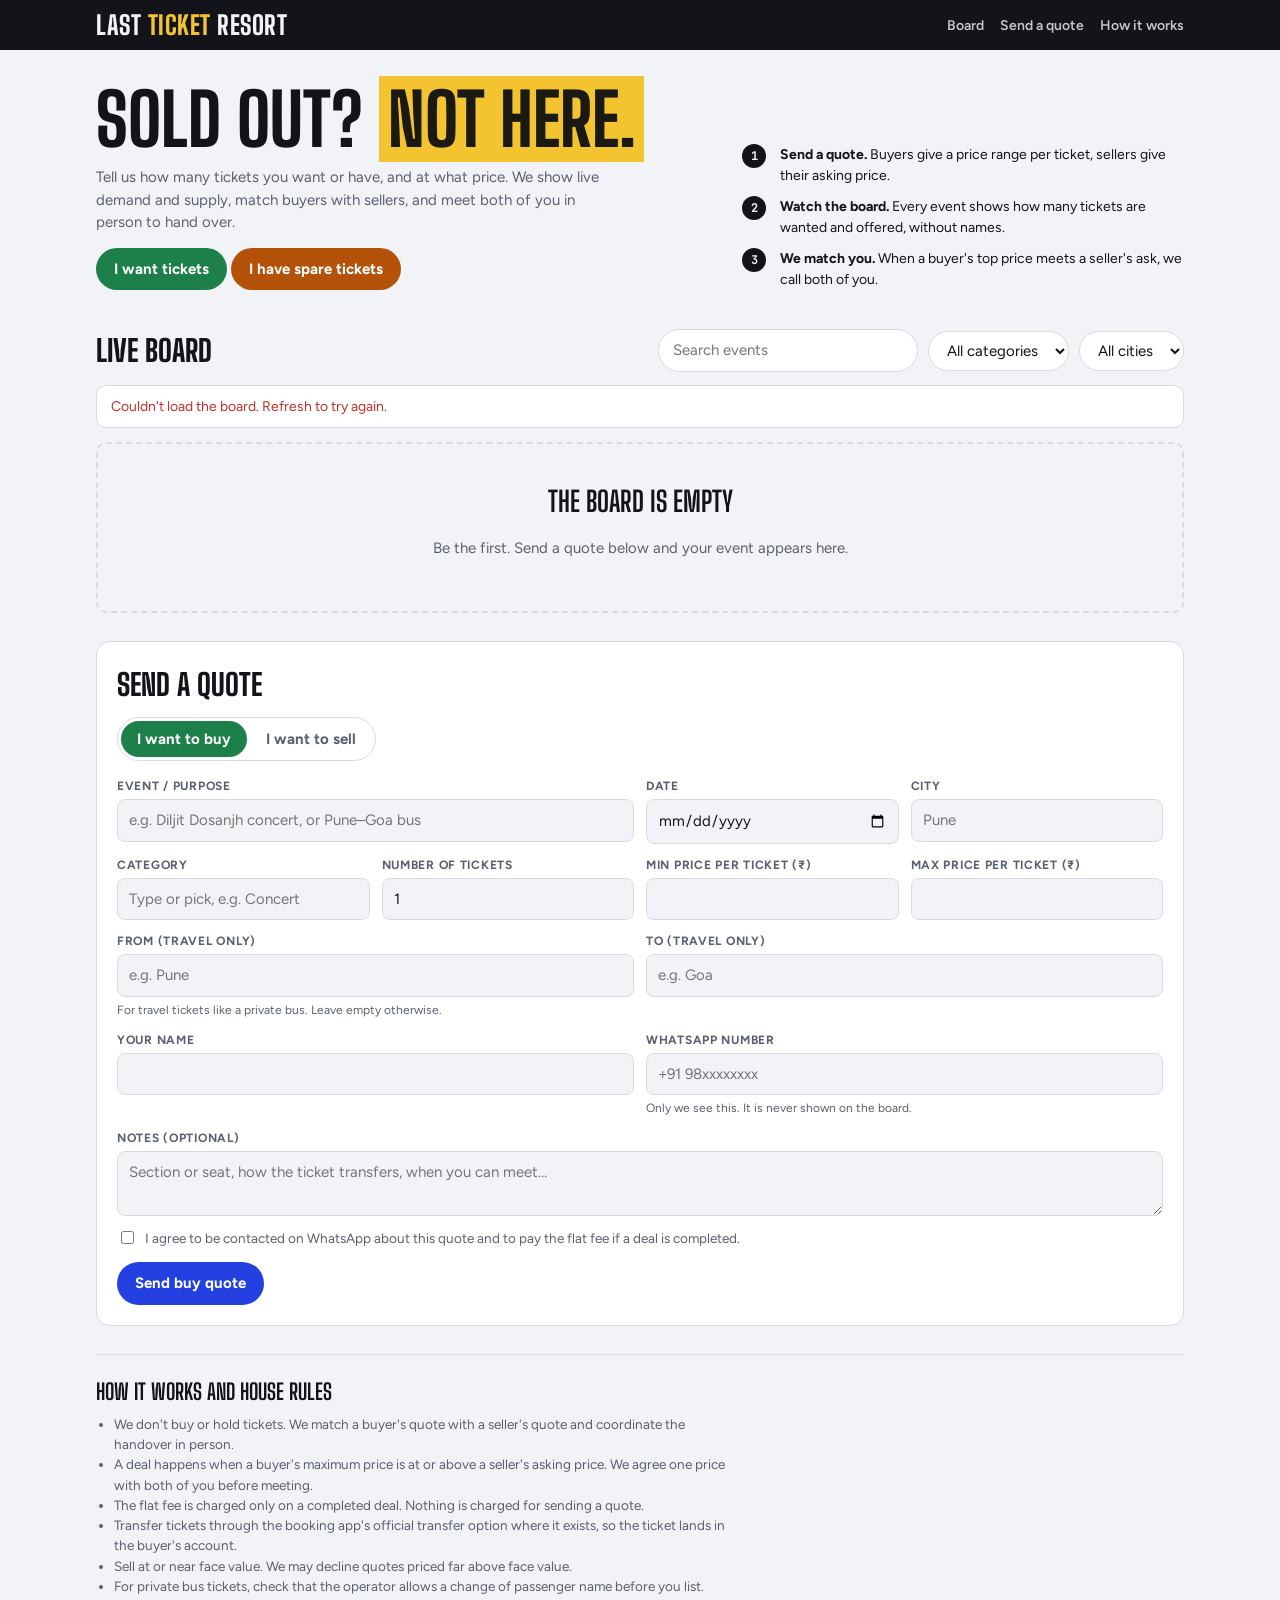
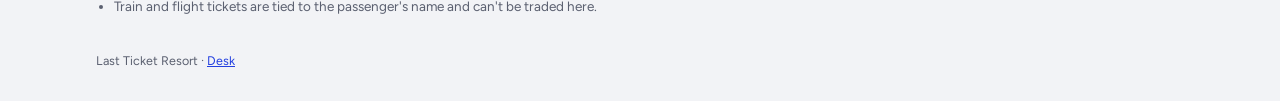
==== commit db097c5b: "Add files via upload" ====
--- a/index.html
+++ b/index.html
@@ -48,8 +48,8 @@
       <button type="button" data-side="SELL" aria-pressed="false">I want to sell</button>
     </div>
     <form class="form" id="form" novalidate>
-      <div class="field w2"><label for="f-event">Event</label><input id="f-event" list="event-list" maxlength="80" placeholder="e.g. Diljit Dosanjh, Pune"><datalist id="event-list"></datalist></div>
-      <div class="field"><label for="f-date">Event date</label><input id="f-date" type="date"></div>
+      <div class="field w2"><label for="f-event">Event / Purpose</label><input id="f-event" list="event-list" maxlength="80" placeholder="e.g. Diljit Dosanjh concert, or Pune–Goa bus"><datalist id="event-list"></datalist></div>
+      <div class="field"><label for="f-date">Date</label><input id="f-date" type="date"></div>
       <div class="field"><label for="f-city">City</label><input id="f-city" maxlength="40" placeholder="Pune"></div>
       <div class="field"><label for="f-category">Category</label>
         <input id="f-category" list="cat-list" maxlength="30" placeholder="Type or pick, e.g. Concert"><datalist id="cat-list"></datalist></div>
@@ -58,6 +58,8 @@
       <div class="field buy-only"><label for="f-max">Max price per ticket (₹)</label><input id="f-max" type="number" min="0" step="1"></div>
       <div class="field sell-only" hidden><label for="f-ask">Asking price per ticket (₹)</label><input id="f-ask" type="number" min="0" step="1"></div>
       <div class="field sell-only" hidden><label for="f-face">Face value per ticket (₹)</label><input id="f-face" type="number" min="0" step="1"></div>
+      <div class="field w2"><label for="f-from">From (travel only)</label><input id="f-from" maxlength="40" placeholder="e.g. Pune"><span class="hint">For travel tickets like a private bus. Leave empty otherwise.</span></div>
+      <div class="field w2"><label for="f-to">To (travel only)</label><input id="f-to" maxlength="40" placeholder="e.g. Goa"></div>
       <div class="field w2"><label for="f-name">Your name</label><input id="f-name" maxlength="60" autocomplete="name"></div>
       <div class="field w2"><label for="f-phone">WhatsApp number</label><input id="f-phone" type="tel" maxlength="20" autocomplete="tel" placeholder="+91 98xxxxxxxx"><span class="hint">Only we see this. It is never shown on the board.</span></div>
       <div class="field w4"><label for="f-notes">Notes (optional)</label><textarea id="f-notes" maxlength="300" placeholder="Section or seat, how the ticket transfers, when you can meet…"></textarea></div>
@@ -78,6 +80,7 @@
       <li>The flat fee is charged only on a completed deal. Nothing is charged for sending a quote.</li>
       <li>Transfer tickets through the booking app's official transfer option where it exists, so the ticket lands in the buyer's account.</li>
       <li>Sell at or near face value. We may decline quotes priced far above face value.</li>
+      <li>For private bus tickets, check that the operator allows a change of passenger name before you list.</li>
       <li>Train and flight tickets are tied to the passenger's name and can't be traded here.</li>
     </ul>
   </section>
@@ -104,7 +107,7 @@
 document.querySelectorAll("[data-side-link]").forEach(a=>a.addEventListener("click",()=>setSide(a.dataset.sideLink)));
 setSide("BUY");$("f-date").min=today();
 
-function prefill(i,s){const e=events[i];if(!e)return;setSide(s);$("f-event").value=e.event;$("f-date").value=e.date;$("f-city").value=e.city;$("f-category").value=e.category||"";$("quote").scrollIntoView({behavior:"smooth"});$("f-qty").focus({preventScroll:true})}
+function prefill(i,s){const e=events[i];if(!e)return;setSide(s);$("f-event").value=e.event;$("f-date").value=e.date;$("f-city").value=e.city;$("f-category").value=e.category||"";$("f-from").value=e.fromPlace||"";$("f-to").value=e.toPlace||"";$("quote").scrollIntoView({behavior:"smooth"});$("f-qty").focus({preventScroll:true})}
 
 function dateParts(d){if(!d)return{day:"—",mon:"",wk:""};const x=new Date(d+"T00:00");return{day:x.getDate(),mon:x.toLocaleString("en-IN",{month:"short"}).toUpperCase()+" "+String(x.getFullYear()).slice(2),wk:x.toLocaleString("en-IN",{weekday:"short"}).toUpperCase()}}
 function signal(e){
@@ -120,7 +123,7 @@
   $("cat").innerHTML=`<option value="">All categories</option>`+cats.map(c=>`<option ${c===ui.cat?"selected":""}>${esc(c)}</option>`).join("");
   $("cat-list").innerHTML=[...new Set([...cats,...DEFAULT_CATS])].map(c=>`<option value="${esc(c)}">`).join("");
   $("event-list").innerHTML=events.map(e=>`<option value="${esc(e.event)}">`).join("");
-  const list=events.map((e,i)=>({e,i})).filter(({e})=>(!ui.city||e.city===ui.city)&&(!ui.cat||e.category===ui.cat)&&(!ui.q||(e.event+" "+e.city).toLowerCase().includes(ui.q)))
+  const list=events.map((e,i)=>({e,i})).filter(({e})=>(!ui.city||e.city===ui.city)&&(!ui.cat||e.category===ui.cat)&&(!ui.q||(e.event+" "+e.city+" "+(e.fromPlace||"")+" "+(e.toPlace||"")).toLowerCase().includes(ui.q)))
     .sort((a,b)=>String(a.e.date).localeCompare(String(b.e.date)));
   const max=Math.max(1,...list.map(({e})=>Math.max(e.demand,e.supply)));
   $("grid").innerHTML=list.length?list.map(({e,i})=>{const dp=dateParts(e.date);return `
@@ -128,6 +131,7 @@
       <div class="e-main">
         <div class="e-cat">${esc(e.category||"Event")}</div>
         <h3 class="e-title">${esc(e.event)}</h3>
+        ${e.fromPlace?`<div class="e-route">${esc(e.fromPlace)} <span aria-hidden="true">→</span><span class="sr"> to </span> ${esc(e.toPlace)}</div>`:""}
         ${signal(e)}
         <div class="depth">
           <div class="depth-row"><span class="lbl buy-c">Wanted</span><span class="track"><span class="fill buy" style="display:block;width:${e.demand/max*100}%"></span></span><span class="n">${e.demand}</span></div>
@@ -162,10 +166,11 @@
 $("submit").onclick=async()=>{
   const v=k=>$("f-"+k).value.trim();
   const body={action:"quote",side,event:v("event"),date:v("date"),city:v("city"),category:v("category"),qty:v("qty"),
-    minPrice:v("min"),maxPrice:v("max"),askPrice:v("ask"),faceValue:v("face"),name:v("name"),phone:v("phone"),notes:v("notes"),website:v("website")};
-  if(!body.event) return formStatus("Add the event name.","err");
+    minPrice:v("min"),maxPrice:v("max"),askPrice:v("ask"),faceValue:v("face"),name:v("name"),phone:v("phone"),notes:v("notes"),website:v("website"),fromPlace:v("from"),toPlace:v("to")};
+  if(!body.event) return formStatus("Add the event or purpose.","err");
+  if(!!body.fromPlace!==!!body.toPlace) return formStatus("Fill in both From and To, or leave both empty.","err");
   if(!body.category) return formStatus("Add a category. Type anything, e.g. Concert or Sports.","err");
-  if(!body.date||body.date<today()) return formStatus("Add an upcoming event date.","err");
+  if(!body.date||body.date<today()) return formStatus("Add an upcoming date.","err");
   if(!(Number(body.qty)>=1)) return formStatus("Add how many tickets.","err");
   if(side==="BUY"&&(body.minPrice===""||body.maxPrice===""||Number(body.maxPrice)<Number(body.minPrice))) return formStatus("Give your price range per ticket. Max must be at least min.","err");
   if(side==="SELL"&&body.askPrice==="") return formStatus("Add your asking price per ticket.","err");
--- a/style.css
+++ b/style.css
@@ -55,6 +55,8 @@
 .grid{display:grid;grid-template-columns:repeat(auto-fill,minmax(310px,1fr));gap:16px;padding-bottom:28px}
 .event{background:var(--surface);border:1px solid var(--line);border-radius:var(--r);display:grid;grid-template-columns:minmax(0,1fr) 92px;overflow:hidden}
 .e-main{padding:14px 16px;display:flex;flex-direction:column;gap:8px;min-width:0}
+.e-route{font-family:var(--mono);font-size:13px;font-weight:700;color:var(--ink);overflow-wrap:anywhere}
+.sr{position:absolute;width:1px;height:1px;overflow:hidden;clip:rect(0 0 0 0)}
 .e-cat{font-family:var(--mono);font-size:11px;font-weight:700;letter-spacing:.12em;text-transform:uppercase;color:var(--accent)}
 .e-title{font-family:var(--display);font-weight:800;font-size:24px;line-height:1.05;text-transform:uppercase;margin:0;overflow-wrap:anywhere;text-wrap:balance}
 .depth{display:grid;gap:6px;font-size:13px}
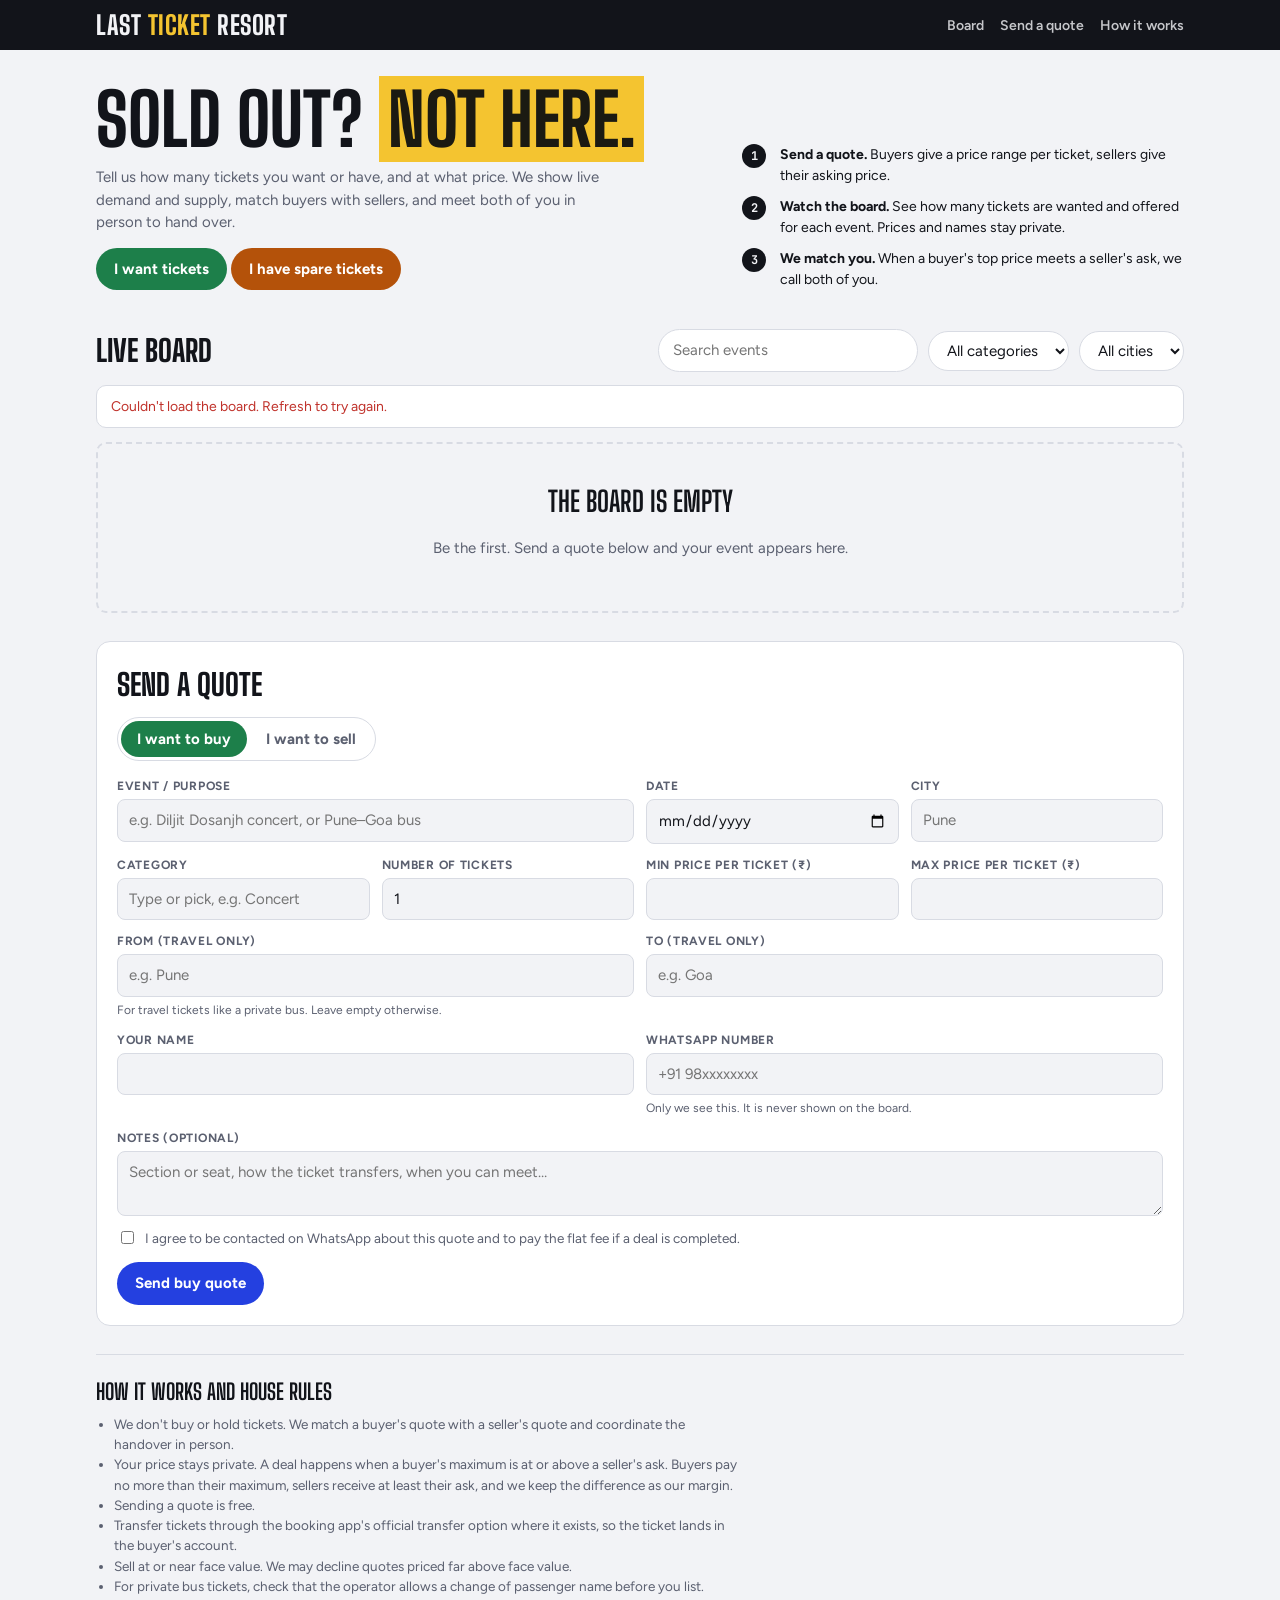
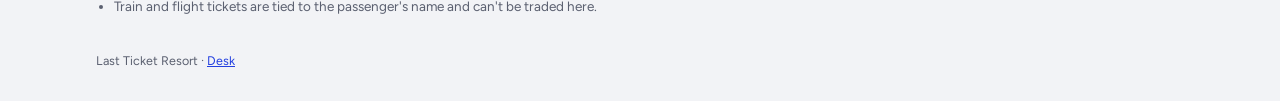
==== commit 53996b59: "Add files via upload" ====
--- a/index.html
+++ b/index.html
@@ -26,18 +26,19 @@
     </div>
     <ol class="steps">
       <li><span><b>Send a quote.</b> Buyers give a price range per ticket, sellers give their asking price.</span></li>
-      <li><span><b>Watch the board.</b> Every event shows how many tickets are wanted and offered, without names.</span></li>
+      <li><span><b>Watch the board.</b> See how many tickets are wanted and offered for each event. Prices and names stay private.</span></li>
       <li><span><b>We match you.</b> When a buyer's top price meets a seller's ask, we call both of you.</span></li>    </ol>
   </section>
 
-  <section id="board">
+
+<section id="board">
     <div class="bar">
       <h2 class="section-title">Live board</h2>
       <input class="search" id="q" type="search" placeholder="Search events" aria-label="Search events">
       <select id="cat" aria-label="Category"><option value="">All categories</option></select>
       <select id="city" aria-label="City"><option value="">All cities</option></select>
     </div>
-    <div class="notice" id="board-status">Loading the board…</div>
+        <div class="notice" id="board-status">Loading the board…</div>
     <div class="grid" id="grid" style="margin-top:14px"></div>
   </section>
 
@@ -76,8 +77,8 @@
     <h3>How it works and house rules</h3>
     <ul>
       <li>We don't buy or hold tickets. We match a buyer's quote with a seller's quote and coordinate the handover in person.</li>
-      <li>A deal happens when a buyer's maximum price is at or above a seller's asking price. We agree one price with both of you before meeting.</li>
-      <li>The flat fee is charged only on a completed deal. Nothing is charged for sending a quote.</li>
+      <li>Your price stays private. A deal happens when a buyer's maximum is at or above a seller's ask. Buyers pay no more than their maximum, sellers receive at least their ask, and we keep the difference as our margin.</li>
+      <li>Sending a quote is free.</li>
       <li>Transfer tickets through the booking app's official transfer option where it exists, so the ticket lands in the buyer's account.</li>
       <li>Sell at or near face value. We may decline quotes priced far above face value.</li>
       <li>For private bus tickets, check that the operator allows a change of passenger name before you list.</li>
@@ -96,7 +97,6 @@
 const inr=n=>n==null||n===""?"—":"₹"+Number(n).toLocaleString("en-IN");
 const today=()=>{const d=new Date();d.setMinutes(d.getMinutes()-d.getTimezoneOffset());return d.toISOString().slice(0,10)};
 let events=[],side="BUY";
-const ui={q:"",city:"",cat:""};
 const DEFAULT_CATS=["Concert","Comedy","Sports","Movie","Theatre","College fest","Workshop","Gaming","Merch","Other"];
 
 // side switch
@@ -108,10 +108,9 @@
 setSide("BUY");$("f-date").min=today();
 
 function prefill(i,s){const e=events[i];if(!e)return;setSide(s);$("f-event").value=e.event;$("f-date").value=e.date;$("f-city").value=e.city;$("f-category").value=e.category||"";$("f-from").value=e.fromPlace||"";$("f-to").value=e.toPlace||"";$("quote").scrollIntoView({behavior:"smooth"});$("f-qty").focus({preventScroll:true})}
-
+const ui={q:"",city:"",cat:""};
 function dateParts(d){if(!d)return{day:"—",mon:"",wk:""};const x=new Date(d+"T00:00");return{day:x.getDate(),mon:x.toLocaleString("en-IN",{month:"short"}).toUpperCase()+" "+String(x.getFullYear()).slice(2),wk:x.toLocaleString("en-IN",{weekday:"short"}).toUpperCase()}}
 function signal(e){
-  if(e.demand&&e.supply&&e.bestBid>=e.bestAsk) return `<span class="pill" style="color:var(--accent)">Prices overlap · match likely</span>`;
   if(e.demand>e.supply) return `<span class="pill buy-c">More buyers than sellers</span>`;
   if(e.supply>e.demand) return `<span class="pill sell-c">More sellers than buyers</span>`;
   return `<span class="pill" style="color:var(--muted)">Balanced</span>`;
@@ -121,10 +120,10 @@
   $("city").innerHTML=`<option value="">All cities</option>`+cities.map(c=>`<option ${c===ui.city?"selected":""}>${esc(c)}</option>`).join("");
   const cats=[...new Set(events.map(e=>String(e.category||"").trim()).filter(Boolean))].sort();
   $("cat").innerHTML=`<option value="">All categories</option>`+cats.map(c=>`<option ${c===ui.cat?"selected":""}>${esc(c)}</option>`).join("");
-  $("cat-list").innerHTML=[...new Set([...cats,...DEFAULT_CATS])].map(c=>`<option value="${esc(c)}">`).join("");
-  $("event-list").innerHTML=events.map(e=>`<option value="${esc(e.event)}">`).join("");
   const list=events.map((e,i)=>({e,i})).filter(({e})=>(!ui.city||e.city===ui.city)&&(!ui.cat||e.category===ui.cat)&&(!ui.q||(e.event+" "+e.city+" "+(e.fromPlace||"")+" "+(e.toPlace||"")).toLowerCase().includes(ui.q)))
     .sort((a,b)=>String(a.e.date).localeCompare(String(b.e.date)));
+  $("cat-list").innerHTML=[...new Set([...events.map(e=>String(e.category||"").trim()).filter(Boolean),...DEFAULT_CATS])].map(c=>`<option value="${esc(c)}">`).join("");
+  $("event-list").innerHTML=[...new Set(events.map(e=>e.event))].map(e=>`<option value="${esc(e)}">`).join("");
   const max=Math.max(1,...list.map(({e})=>Math.max(e.demand,e.supply)));
   $("grid").innerHTML=list.length?list.map(({e,i})=>{const dp=dateParts(e.date);return `
     <article class="event">
@@ -137,10 +136,6 @@
           <div class="depth-row"><span class="lbl buy-c">Wanted</span><span class="track"><span class="fill buy" style="display:block;width:${e.demand/max*100}%"></span></span><span class="n">${e.demand}</span></div>
           <div class="depth-row"><span class="lbl sell-c">Offered</span><span class="track"><span class="fill sell" style="display:block;width:${e.supply/max*100}%"></span></span><span class="n">${e.supply}</span></div>
         </div>
-        <div class="quotes">
-          <div>Buyers pay up to<b class="buy-c">${inr(e.bestBid)}</b>${e.bidLow!=null?`<span>range from ${inr(e.bidLow)}</span>`:""}</div>
-          <div>Sellers ask from<b class="sell-c">${inr(e.bestAsk)}</b>${e.lastPrice?`<span>last deal ${inr(e.lastPrice)}</span>`:""}</div>
-        </div>
         <div class="e-actions"><button class="btn buy sm" onclick="prefill(${i},'BUY')">Quote to buy</button><button class="btn sell sm" onclick="prefill(${i},'SELL')">Quote to sell</button></div>
       </div>
       <div class="stub"><span class="wk">${dp.wk}</span><span class="day">${dp.day}</span><span class="mon">${dp.mon}</span><span class="city">${esc(e.city)}</span></div>
@@ -151,8 +146,8 @@
 $("city").onchange=e=>{ui.city=e.target.value;render()};
 $("cat").onchange=e=>{ui.cat=e.target.value;render()};
 
+
 async function load(){
-  if(!API||API.startsWith("PASTE")){$("board-status").textContent="The board isn't connected yet.";$("board-status").className="notice err";render();return}
   try{
     const r=await fetch(API+"?action=board");const d=await r.json();
     if(!d.ok) throw new Error(d.error);
@@ -160,6 +155,7 @@
     $("board-status").hidden=true;render();
   }catch(err){$("board-status").textContent="Couldn't load the board. Refresh to try again.";$("board-status").className="notice err";render()}
 }
+
 
 function formStatus(msg,kind){const s=$("form-status");s.hidden=false;s.textContent=msg;s.className="notice "+(kind||"")}
 $("form").addEventListener("submit",e=>{e.preventDefault();$("submit").click()});
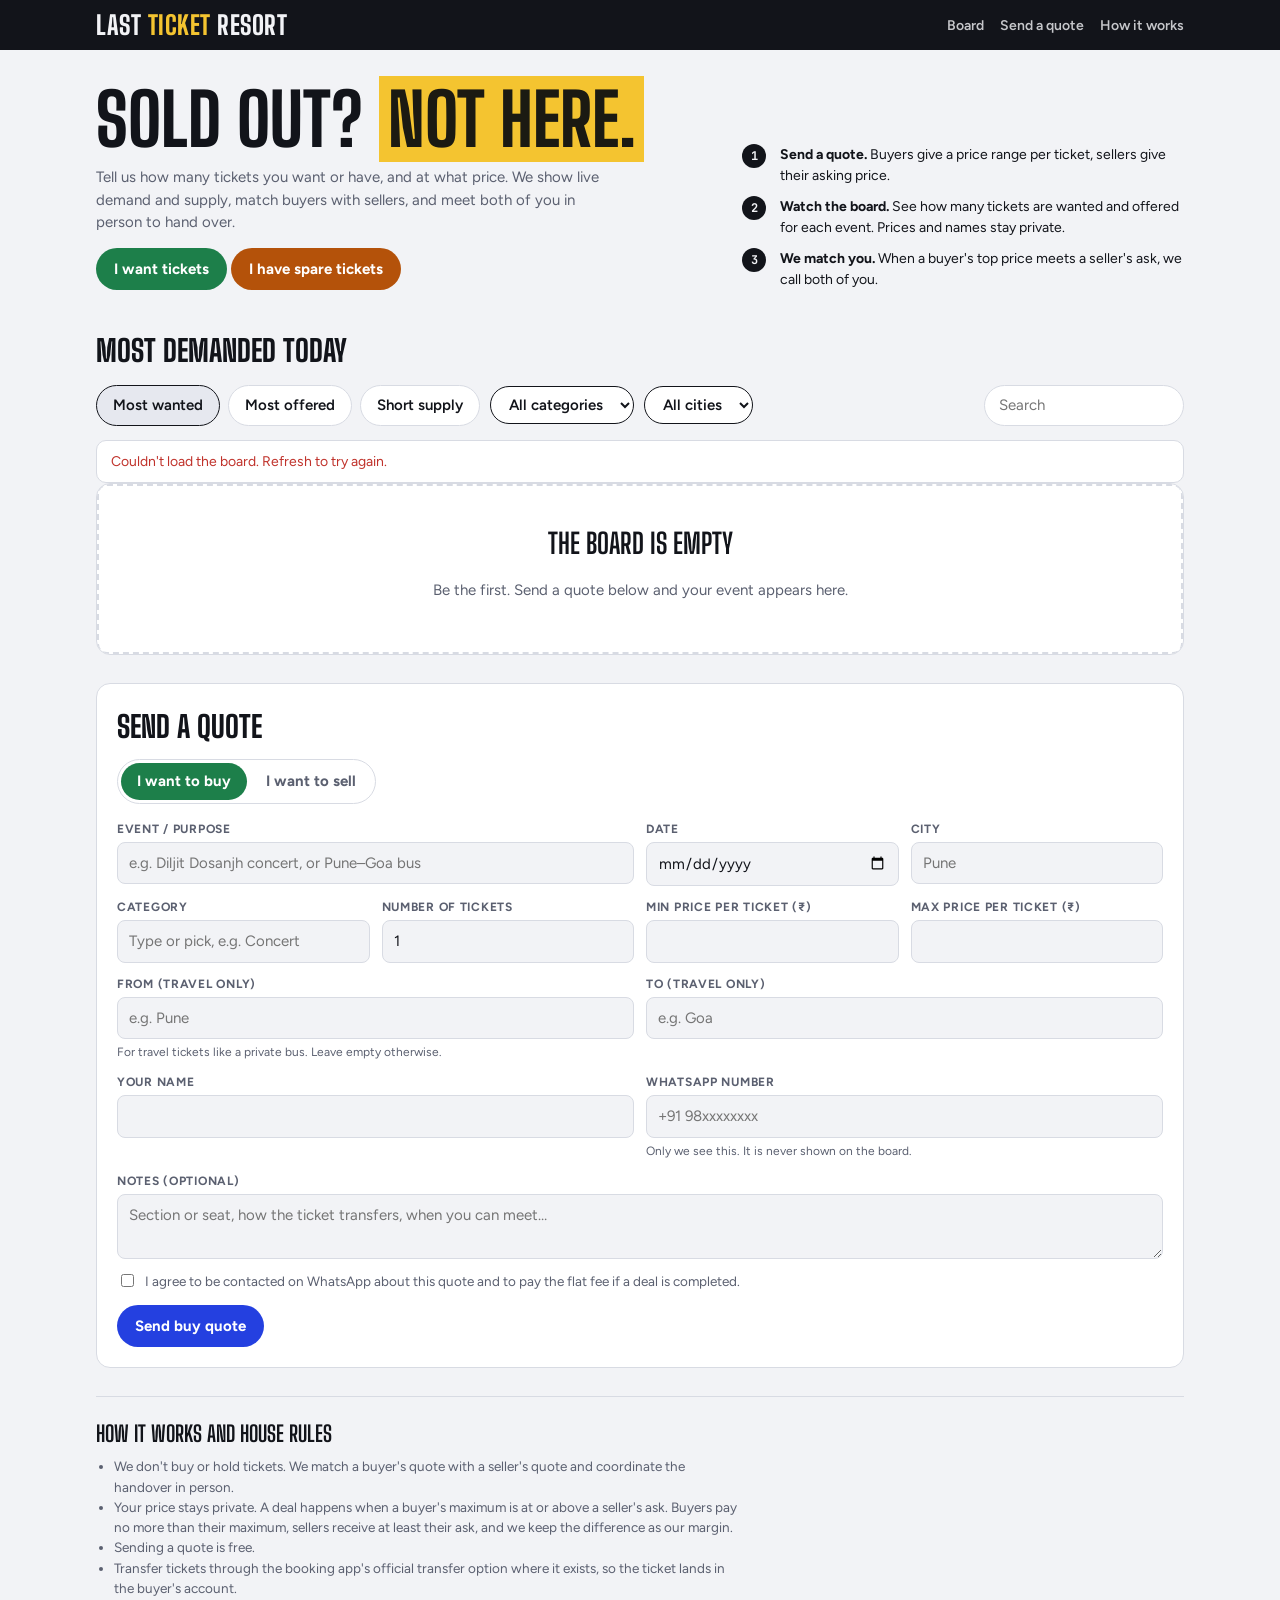
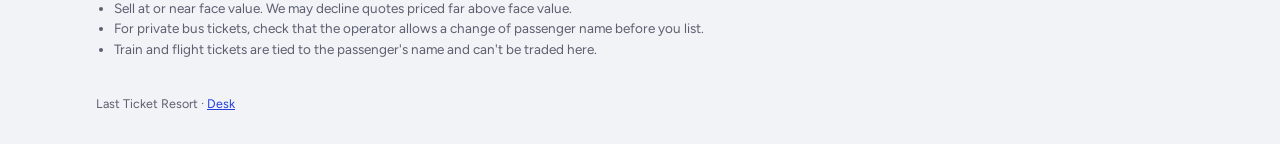
==== commit d0344de7: "Add files via upload" ====
--- a/index.html
+++ b/index.html
@@ -33,13 +33,20 @@
 
 <section id="board">
     <div class="bar">
-      <h2 class="section-title">Live board</h2>
-      <input class="search" id="q" type="search" placeholder="Search events" aria-label="Search events">
-      <select id="cat" aria-label="Category"><option value="">All categories</option></select>
-      <select id="city" aria-label="City"><option value="">All cities</option></select>
+      <h2 class="section-title">Most demanded today</h2>
     </div>
-        <div class="notice" id="board-status">Loading the board…</div>
-    <div class="grid" id="grid" style="margin-top:14px"></div>
+    <div class="movers-bar">
+      <div class="tabs" role="tablist" aria-label="Sort board">
+        <button class="tab" role="tab" data-tab="wanted" aria-selected="true">Most wanted</button>
+        <button class="tab" role="tab" data-tab="offered" aria-selected="false">Most offered</button>
+        <button class="tab" role="tab" data-tab="gap" aria-selected="false">Short supply</button>
+      </div>
+      <select id="cat" class="pill-select" aria-label="Category"><option value="">All categories</option></select>
+      <select id="city" class="pill-select" aria-label="City"><option value="">All cities</option></select>
+      <input class="search" id="q" type="search" placeholder="Search" aria-label="Search events">
+    </div>
+    <div class="notice" id="board-status">Loading the board…</div>
+    <div class="movers" id="grid"></div>
   </section>
 
   <section id="quote" class="quote-box">
@@ -109,38 +116,41 @@
 
 function prefill(i,s){const e=events[i];if(!e)return;setSide(s);$("f-event").value=e.event;$("f-date").value=e.date;$("f-city").value=e.city;$("f-category").value=e.category||"";$("f-from").value=e.fromPlace||"";$("f-to").value=e.toPlace||"";$("quote").scrollIntoView({behavior:"smooth"});$("f-qty").focus({preventScroll:true})}
 const ui={q:"",city:"",cat:""};
-function dateParts(d){if(!d)return{day:"—",mon:"",wk:""};const x=new Date(d+"T00:00");return{day:x.getDate(),mon:x.toLocaleString("en-IN",{month:"short"}).toUpperCase()+" "+String(x.getFullYear()).slice(2),wk:x.toLocaleString("en-IN",{weekday:"short"}).toUpperCase()}}
-function signal(e){
-  if(e.demand>e.supply) return `<span class="pill buy-c">More buyers than sellers</span>`;
-  if(e.supply>e.demand) return `<span class="pill sell-c">More sellers than buyers</span>`;
-  return `<span class="pill" style="color:var(--muted)">Balanced</span>`;
+function dateLabel(d){if(!d)return"";const x=new Date(d+"T00:00");return x.toLocaleString("en-IN",{weekday:"short",day:"numeric",month:"short"})}
+function cum(a){let t=0;return (a||[]).map(v=>t+=Number(v)||0)}
+function spark(daily,cls){
+  const p=cum(daily);if(!p.length)return"";const W=124,H=30,max=Math.max(1,...p),min=Math.min(...p);
+  const pts=p.map((v,i)=>[(i/(p.length-1||1))*W,H-3-((v-min)/((max-min)||1))*(H-8)]);
+  return `<svg class="spark ${cls}" viewBox="0 0 ${W} ${H}" width="${W}" height="${H}" aria-hidden="true"><line x1="0" y1="${H-1}" x2="${W}" y2="${H-1}" class="base"/><polyline points="${pts.map(q=>q.map(n=>n.toFixed(1)).join(",")).join(" ")}"/></svg>`;
 }
+function initials(c){return String(c||"?").trim().split(/\s+/).slice(0,2).map(w=>w[0]).join("").toUpperCase()}
+let tab="wanted";
+document.querySelectorAll(".tabs .tab").forEach(b=>b.onclick=()=>{tab=b.dataset.tab;document.querySelectorAll(".tabs .tab").forEach(x=>x.setAttribute("aria-selected",x===b));render()});
 function render(){
   const cities=[...new Set(events.map(e=>e.city).filter(Boolean))].sort();
   $("city").innerHTML=`<option value="">All cities</option>`+cities.map(c=>`<option ${c===ui.city?"selected":""}>${esc(c)}</option>`).join("");
   const cats=[...new Set(events.map(e=>String(e.category||"").trim()).filter(Boolean))].sort();
   $("cat").innerHTML=`<option value="">All categories</option>`+cats.map(c=>`<option ${c===ui.cat?"selected":""}>${esc(c)}</option>`).join("");
+  $("cat-list").innerHTML=[...new Set([...cats,...DEFAULT_CATS])].map(c=>`<option value="${esc(c)}">`).join("");
+  $("event-list").innerHTML=[...new Set(events.map(e=>e.event))].map(e=>`<option value="${esc(e)}">`).join("");
+  const key={wanted:e=>e.demand,offered:e=>e.supply,gap:e=>e.demand-e.supply}[tab];
   const list=events.map((e,i)=>({e,i})).filter(({e})=>(!ui.city||e.city===ui.city)&&(!ui.cat||e.category===ui.cat)&&(!ui.q||(e.event+" "+e.city+" "+(e.fromPlace||"")+" "+(e.toPlace||"")).toLowerCase().includes(ui.q)))
-    .sort((a,b)=>String(a.e.date).localeCompare(String(b.e.date)));
-  $("cat-list").innerHTML=[...new Set([...events.map(e=>String(e.category||"").trim()).filter(Boolean),...DEFAULT_CATS])].map(c=>`<option value="${esc(c)}">`).join("");
-  $("event-list").innerHTML=[...new Set(events.map(e=>e.event))].map(e=>`<option value="${esc(e)}">`).join("");
-  const max=Math.max(1,...list.map(({e})=>Math.max(e.demand,e.supply)));
-  $("grid").innerHTML=list.length?list.map(({e,i})=>{const dp=dateParts(e.date);return `
-    <article class="event">
-      <div class="e-main">
-        <div class="e-cat">${esc(e.category||"Event")}</div>
-        <h3 class="e-title">${esc(e.event)}</h3>
-        ${e.fromPlace?`<div class="e-route">${esc(e.fromPlace)} <span aria-hidden="true">→</span><span class="sr"> to </span> ${esc(e.toPlace)}</div>`:""}
-        ${signal(e)}
-        <div class="depth">
-          <div class="depth-row"><span class="lbl buy-c">Wanted</span><span class="track"><span class="fill buy" style="display:block;width:${e.demand/max*100}%"></span></span><span class="n">${e.demand}</span></div>
-          <div class="depth-row"><span class="lbl sell-c">Offered</span><span class="track"><span class="fill sell" style="display:block;width:${e.supply/max*100}%"></span></span><span class="n">${e.supply}</span></div>
-        </div>
-        <div class="e-actions"><button class="btn buy sm" onclick="prefill(${i},'BUY')">Quote to buy</button><button class="btn sell sm" onclick="prefill(${i},'SELL')">Quote to sell</button></div>
-      </div>
-      <div class="stub"><span class="wk">${dp.wk}</span><span class="day">${dp.day}</span><span class="mon">${dp.mon}</span><span class="city">${esc(e.city)}</span></div>
-    </article>`}).join(""):
-    `<div class="empty"><h3>${events.length?"No events match":"The board is empty"}</h3><p>${events.length?"Try another city or search.":"Be the first. Send a quote below and your event appears here."}</p></div>`;
+    .filter(({e})=>tab==="offered"?e.supply>0:tab==="gap"?e.demand>e.supply:e.demand>0)
+    .sort((a,b)=>key(b.e)-key(a.e)||String(a.e.date).localeCompare(String(b.e.date)));
+  const off=tab==="offered";
+  const head=`<div class="mv-row mv-head"><span>Event</span><span class="mv-trend"></span><span class="num">${off?"Tickets offered (7D)":tab==="gap"?"Wanted vs offered":"Tickets wanted (7D)"}</span><span class="num mv-vol">${off?"Sellers":"Buyers"}</span><span class="mv-act"></span></div>`;
+  $("grid").innerHTML=list.length?head+list.map(({e,i})=>{
+    const daily=off?e.supplyDaily:e.demandDaily, today=(daily||[])[6]||0;
+    const big=tab==="gap"?`${e.demand} <span class="vs">vs</span> ${e.supply}`:(off?e.supply:e.demand);
+    const sub=tab==="gap"?`${e.demand-e.supply} short`:(today?`+${today} today`:"no change today");
+    return `<div class="mv-row">
+      <span class="mv-ev"><span class="mv-badge" aria-hidden="true">${esc(initials(e.category))}</span><span class="mv-name"><b>${esc(e.event)}</b><small>${esc(e.category||"")}${e.fromPlace?` · ${esc(e.fromPlace)} → ${esc(e.toPlace)}`:""} · ${esc(dateLabel(e.date))}${e.city?` · ${esc(e.city)}`:""}</small></span></span>
+      <span class="mv-trend">${spark(daily,off?"sell":"buy")}</span>
+      <span class="num"><b class="mv-big">${big}</b><small class="${off?"sell-c":"buy-c"}">${sub}</small></span>
+      <span class="num mv-vol">${off?e.sellers:e.buyers}</span>
+      <span class="mv-act"><button class="btn buy sm" onclick="prefill(${i},'BUY')">Buy</button><button class="btn sell sm" onclick="prefill(${i},'SELL')">Sell</button></span>
+    </div>`}).join(""):
+    `<div class="empty"><h3>${events.length?"Nothing here yet":"The board is empty"}</h3><p>${events.length?"Try another tab, category or city.":"Be the first. Send a quote below and your event appears here."}</p></div>`;
 }
 $("q").oninput=e=>{ui.q=e.target.value.trim().toLowerCase();render()};
 $("city").onchange=e=>{ui.city=e.target.value;render()};
--- a/style.css
+++ b/style.css
@@ -103,6 +103,32 @@
 .rules ul{margin:0;padding-left:18px;max-width:72ch}
 footer{padding-block:0 30px;color:var(--muted);font-size:12.5px}
 
+/* movers table */
+.movers-bar{display:flex;flex-wrap:wrap;gap:10px;align-items:center;padding-bottom:14px}
+.tabs{display:flex;gap:8px;flex-wrap:wrap}
+.tab{border:1px solid var(--line);background:var(--surface);border-radius:999px;padding:8px 16px;font-weight:600;cursor:pointer;color:var(--ink)}
+.tab[aria-selected="true"]{background:var(--chip);border-color:var(--ink)}
+.pill-select{padding:8px 14px;border:1px solid var(--ink);border-radius:999px;background:var(--surface);font-weight:600}
+.movers-bar .search{margin-left:auto;padding:8px 14px;border:1px solid var(--line);border-radius:999px;background:var(--surface);min-width:0;flex:0 1 200px}
+.movers{background:var(--surface);border:1px solid var(--line);border-radius:14px;overflow:hidden;margin-bottom:28px}
+.mv-row{display:grid;grid-template-columns:minmax(0,2.2fr) 140px minmax(0,1fr) 90px 120px;gap:14px;align-items:center;padding:14px 18px;border-top:1px solid var(--line)}
+.mv-head{border-top:0;font-size:13px;color:var(--muted);padding-block:12px}
+.mv-row .num{text-align:right;display:flex;flex-direction:column;align-items:flex-end;font-variant-numeric:tabular-nums}
+.mv-ev{display:flex;gap:14px;align-items:center;min-width:0}
+.mv-badge{flex:none;width:44px;height:44px;border-radius:10px;border:1px solid var(--line);display:grid;place-items:center;font-family:var(--display);font-weight:800;font-size:18px;background:var(--stub);color:var(--stub-ink)}
+.mv-name{display:flex;flex-direction:column;min-width:0}
+.mv-name b{font-size:16px;font-weight:600;overflow-wrap:anywhere}
+.mv-name small{color:var(--muted);font-size:12.5px;overflow-wrap:anywhere}
+.mv-big{font-family:var(--mono);font-size:17px}
+.mv-big .vs{font-size:12px;color:var(--muted);font-family:var(--body)}
+.mv-row .num small{font-weight:700;font-size:13px}
+.mv-vol{font-family:var(--mono);font-size:15px}
+.mv-act{display:flex;gap:6px;justify-content:flex-end}
+.spark polyline{fill:none;stroke-width:2;stroke-linejoin:round;stroke-linecap:round}
+.spark.buy polyline{stroke:var(--buy)}.spark.sell polyline{stroke:var(--sell)}
+.spark .base{stroke:var(--line);stroke-dasharray:2 3}
+@media (max-width:760px){.mv-row{grid-template-columns:minmax(0,1fr) auto;gap:6px 12px}.mv-trend,.mv-vol{display:none}.mv-head{display:none}.mv-act{grid-column:1/-1;justify-content:flex-start}}
+
 /* admin */
 .tbl-wrap{overflow-x:auto;border:1px solid var(--line);border-radius:var(--r);background:var(--surface)}
 table{border-collapse:collapse;width:100%;font-size:13.5px;font-variant-numeric:tabular-nums}
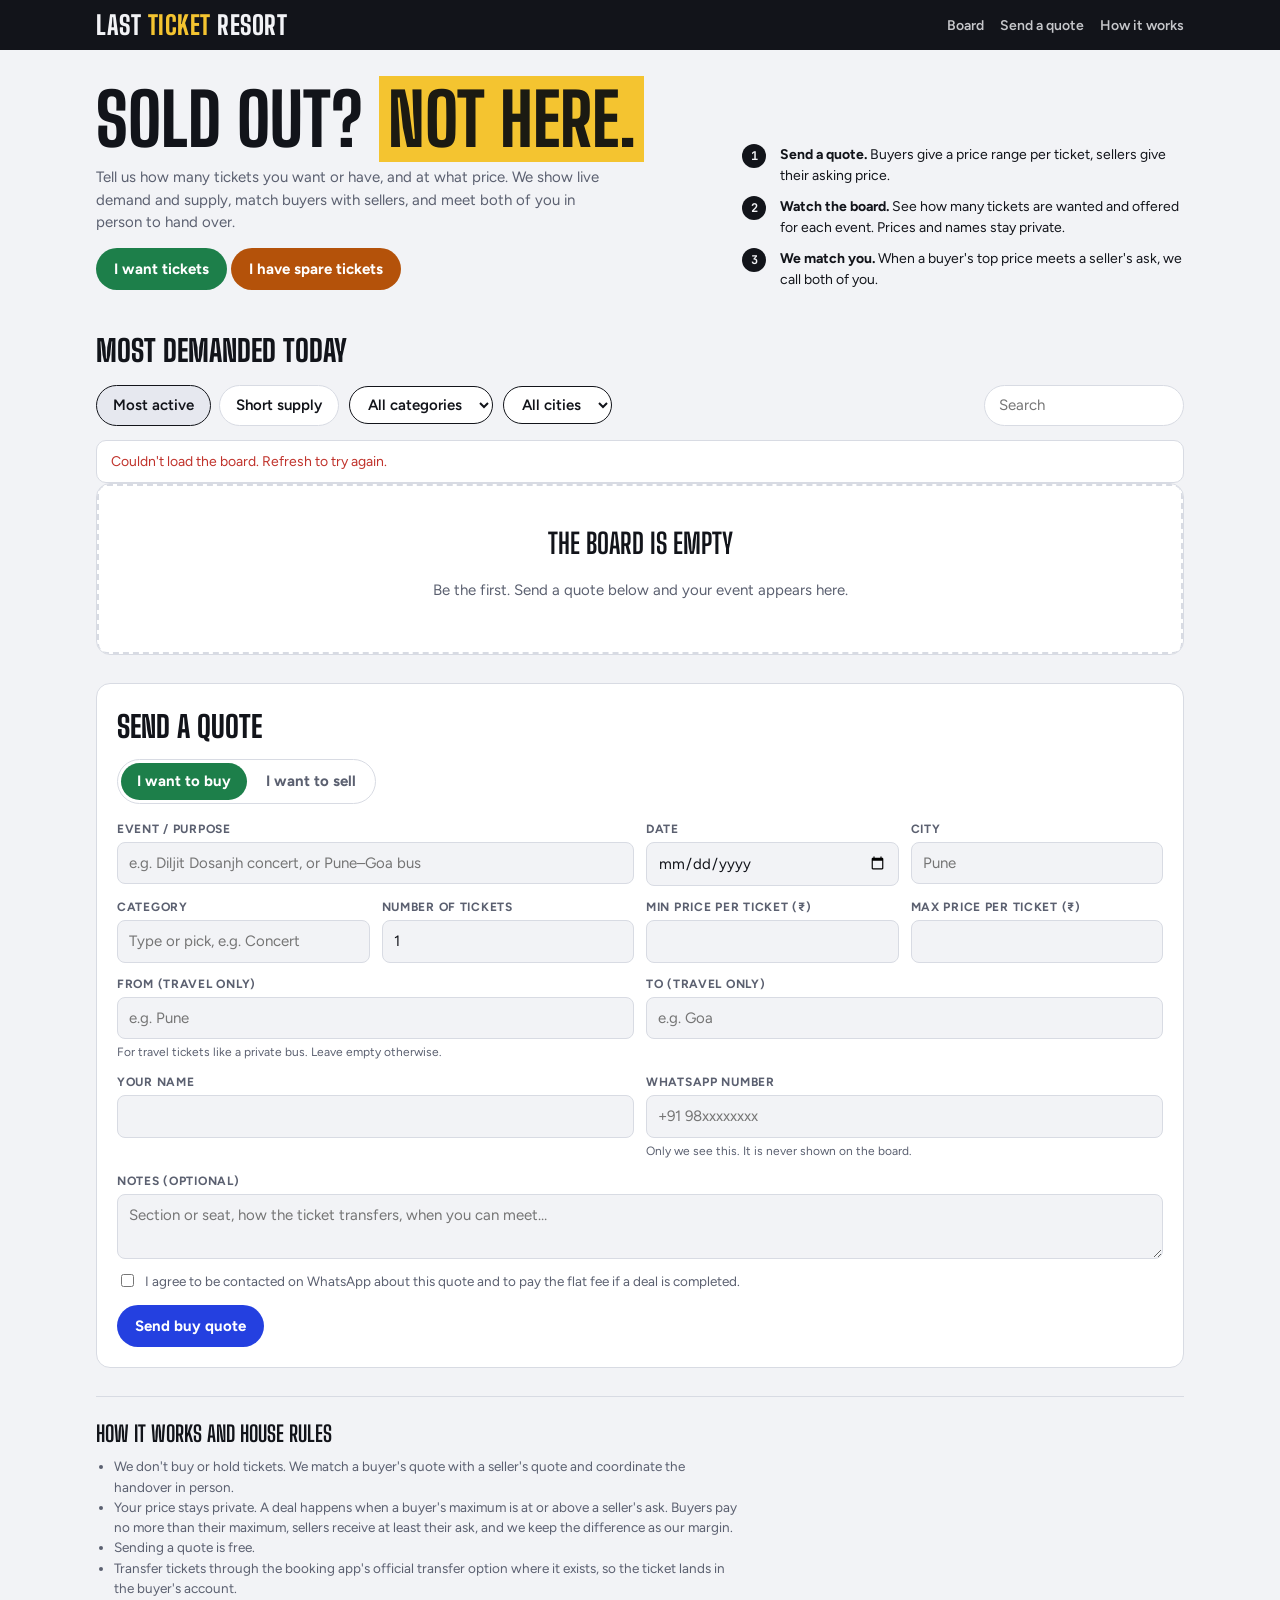
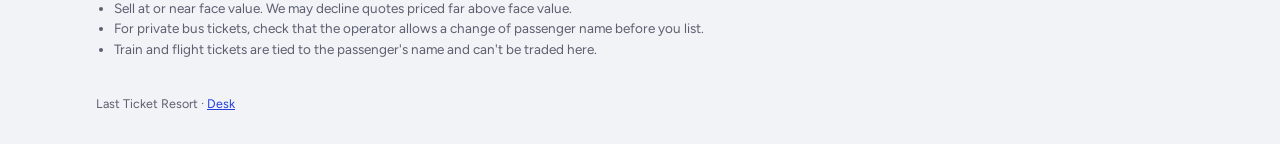
==== commit 9ca52080: "Add files via upload" ====
--- a/index.html
+++ b/index.html
@@ -37,8 +37,7 @@
     </div>
     <div class="movers-bar">
       <div class="tabs" role="tablist" aria-label="Sort board">
-        <button class="tab" role="tab" data-tab="wanted" aria-selected="true">Most wanted</button>
-        <button class="tab" role="tab" data-tab="offered" aria-selected="false">Most offered</button>
+        <button class="tab" role="tab" data-tab="active" aria-selected="true">Most active</button>
         <button class="tab" role="tab" data-tab="gap" aria-selected="false">Short supply</button>
       </div>
       <select id="cat" class="pill-select" aria-label="Category"><option value="">All categories</option></select>
@@ -118,13 +117,13 @@
 const ui={q:"",city:"",cat:""};
 function dateLabel(d){if(!d)return"";const x=new Date(d+"T00:00");return x.toLocaleString("en-IN",{weekday:"short",day:"numeric",month:"short"})}
 function cum(a){let t=0;return (a||[]).map(v=>t+=Number(v)||0)}
-function spark(daily,cls){
-  const p=cum(daily);if(!p.length)return"";const W=124,H=30,max=Math.max(1,...p),min=Math.min(...p);
-  const pts=p.map((v,i)=>[(i/(p.length-1||1))*W,H-3-((v-min)/((max-min)||1))*(H-8)]);
-  return `<svg class="spark ${cls}" viewBox="0 0 ${W} ${H}" width="${W}" height="${H}" aria-hidden="true"><line x1="0" y1="${H-1}" x2="${W}" y2="${H-1}" class="base"/><polyline points="${pts.map(q=>q.map(n=>n.toFixed(1)).join(",")).join(" ")}"/></svg>`;
+function spark(a,b){
+  const p=cum(a),q=cum(b);if(!p.length)return"";const W=124,H=30,max=Math.max(1,...p,...q);
+  const line=(arr,cls)=>`<polyline class="${cls}" points="${arr.map((v,i)=>((i/(arr.length-1||1))*W).toFixed(1)+","+(H-3-(v/max)*(H-8)).toFixed(1)).join(" ")}"/>`;
+  return `<svg class="spark" viewBox="0 0 ${W} ${H}" width="${W}" height="${H}" aria-hidden="true"><line x1="0" y1="${H-1}" x2="${W}" y2="${H-1}" class="base"/>${line(q,"sell")}${line(p,"buy")}</svg>`;
 }
 function initials(c){return String(c||"?").trim().split(/\s+/).slice(0,2).map(w=>w[0]).join("").toUpperCase()}
-let tab="wanted";
+let tab="active";
 document.querySelectorAll(".tabs .tab").forEach(b=>b.onclick=()=>{tab=b.dataset.tab;document.querySelectorAll(".tabs .tab").forEach(x=>x.setAttribute("aria-selected",x===b));render()});
 function render(){
   const cities=[...new Set(events.map(e=>e.city).filter(Boolean))].sort();
@@ -133,23 +132,19 @@
   $("cat").innerHTML=`<option value="">All categories</option>`+cats.map(c=>`<option ${c===ui.cat?"selected":""}>${esc(c)}</option>`).join("");
   $("cat-list").innerHTML=[...new Set([...cats,...DEFAULT_CATS])].map(c=>`<option value="${esc(c)}">`).join("");
   $("event-list").innerHTML=[...new Set(events.map(e=>e.event))].map(e=>`<option value="${esc(e)}">`).join("");
-  const key={wanted:e=>e.demand,offered:e=>e.supply,gap:e=>e.demand-e.supply}[tab];
+  const key=tab==="gap"?(e=>e.demand-e.supply):(e=>e.demand+e.supply);
   const list=events.map((e,i)=>({e,i})).filter(({e})=>(!ui.city||e.city===ui.city)&&(!ui.cat||e.category===ui.cat)&&(!ui.q||(e.event+" "+e.city+" "+(e.fromPlace||"")+" "+(e.toPlace||"")).toLowerCase().includes(ui.q)))
-    .filter(({e})=>tab==="offered"?e.supply>0:tab==="gap"?e.demand>e.supply:e.demand>0)
+    .filter(({e})=>tab==="gap"?e.demand>e.supply:(e.demand+e.supply)>0)
     .sort((a,b)=>key(b.e)-key(a.e)||String(a.e.date).localeCompare(String(b.e.date)));
-  const off=tab==="offered";
-  const head=`<div class="mv-row mv-head"><span>Event</span><span class="mv-trend"></span><span class="num">${off?"Tickets offered (7D)":tab==="gap"?"Wanted vs offered":"Tickets wanted (7D)"}</span><span class="num mv-vol">${off?"Sellers":"Buyers"}</span><span class="mv-act"></span></div>`;
-  $("grid").innerHTML=list.length?head+list.map(({e,i})=>{
-    const daily=off?e.supplyDaily:e.demandDaily, today=(daily||[])[6]||0;
-    const big=tab==="gap"?`${e.demand} <span class="vs">vs</span> ${e.supply}`:(off?e.supply:e.demand);
-    const sub=tab==="gap"?`${e.demand-e.supply} short`:(today?`+${today} today`:"no change today");
-    return `<div class="mv-row">
+  const today=a=>(a||[])[6]||0, chg=n=>n?`+${n} today`:"no change";
+  const head=`<div class="mv-row mv-head"><span>Event</span><span class="mv-trend">7-day trend</span><span class="num">Wanted</span><span class="num">Offered</span><span class="mv-act"></span></div>`;
+  $("grid").innerHTML=list.length?head+list.map(({e,i})=>`<div class="mv-row">
       <span class="mv-ev"><span class="mv-badge" aria-hidden="true">${esc(initials(e.category))}</span><span class="mv-name"><b>${esc(e.event)}</b><small>${esc(e.category||"")}${e.fromPlace?` · ${esc(e.fromPlace)} → ${esc(e.toPlace)}`:""} · ${esc(dateLabel(e.date))}${e.city?` · ${esc(e.city)}`:""}</small></span></span>
-      <span class="mv-trend">${spark(daily,off?"sell":"buy")}</span>
-      <span class="num"><b class="mv-big">${big}</b><small class="${off?"sell-c":"buy-c"}">${sub}</small></span>
-      <span class="num mv-vol">${off?e.sellers:e.buyers}</span>
+      <span class="mv-trend">${spark(e.demandDaily,e.supplyDaily)}</span>
+      <span class="num"><b class="mv-big buy-c">${e.demand}</b><small>${e.buyers} buyer${e.buyers===1?"":"s"} · ${chg(today(e.demandDaily))}</small></span>
+      <span class="num"><b class="mv-big sell-c">${e.supply}</b><small>${e.sellers} seller${e.sellers===1?"":"s"} · ${chg(today(e.supplyDaily))}</small></span>
       <span class="mv-act"><button class="btn buy sm" onclick="prefill(${i},'BUY')">Buy</button><button class="btn sell sm" onclick="prefill(${i},'SELL')">Sell</button></span>
-    </div>`}).join(""):
+    </div>`).join(""):
     `<div class="empty"><h3>${events.length?"Nothing here yet":"The board is empty"}</h3><p>${events.length?"Try another tab, category or city.":"Be the first. Send a quote below and your event appears here."}</p></div>`;
 }
 $("q").oninput=e=>{ui.q=e.target.value.trim().toLowerCase();render()};
--- a/style.css
+++ b/style.css
@@ -111,7 +111,7 @@
 .pill-select{padding:8px 14px;border:1px solid var(--ink);border-radius:999px;background:var(--surface);font-weight:600}
 .movers-bar .search{margin-left:auto;padding:8px 14px;border:1px solid var(--line);border-radius:999px;background:var(--surface);min-width:0;flex:0 1 200px}
 .movers{background:var(--surface);border:1px solid var(--line);border-radius:14px;overflow:hidden;margin-bottom:28px}
-.mv-row{display:grid;grid-template-columns:minmax(0,2.2fr) 140px minmax(0,1fr) 90px 120px;gap:14px;align-items:center;padding:14px 18px;border-top:1px solid var(--line)}
+.mv-row{display:grid;grid-template-columns:minmax(0,2.2fr) 140px minmax(0,1fr) minmax(0,1fr) 120px;gap:14px;align-items:center;padding:14px 18px;border-top:1px solid var(--line)}
 .mv-head{border-top:0;font-size:13px;color:var(--muted);padding-block:12px}
 .mv-row .num{text-align:right;display:flex;flex-direction:column;align-items:flex-end;font-variant-numeric:tabular-nums}
 .mv-ev{display:flex;gap:14px;align-items:center;min-width:0}
@@ -121,13 +121,13 @@
 .mv-name small{color:var(--muted);font-size:12.5px;overflow-wrap:anywhere}
 .mv-big{font-family:var(--mono);font-size:17px}
 .mv-big .vs{font-size:12px;color:var(--muted);font-family:var(--body)}
-.mv-row .num small{font-weight:700;font-size:13px}
+.mv-row .num small{font-weight:600;font-size:12.5px;color:var(--muted)}
 .mv-vol{font-family:var(--mono);font-size:15px}
 .mv-act{display:flex;gap:6px;justify-content:flex-end}
 .spark polyline{fill:none;stroke-width:2;stroke-linejoin:round;stroke-linecap:round}
-.spark.buy polyline{stroke:var(--buy)}.spark.sell polyline{stroke:var(--sell)}
+.spark polyline.buy{stroke:var(--buy)}.spark polyline.sell{stroke:var(--sell);stroke-dasharray:4 3}
 .spark .base{stroke:var(--line);stroke-dasharray:2 3}
-@media (max-width:760px){.mv-row{grid-template-columns:minmax(0,1fr) auto;gap:6px 12px}.mv-trend,.mv-vol{display:none}.mv-head{display:none}.mv-act{grid-column:1/-1;justify-content:flex-start}}
+@media (max-width:760px){.mv-row{grid-template-columns:minmax(0,1fr) auto auto;gap:6px 12px}.mv-ev{grid-column:1/-1}.mv-trend,.mv-vol{display:none}.mv-row .num{align-items:flex-start}.mv-head{display:none}.mv-act{grid-column:1/-1;justify-content:flex-start}}
 
 /* admin */
 .tbl-wrap{overflow-x:auto;border:1px solid var(--line);border-radius:var(--r);background:var(--surface)}
